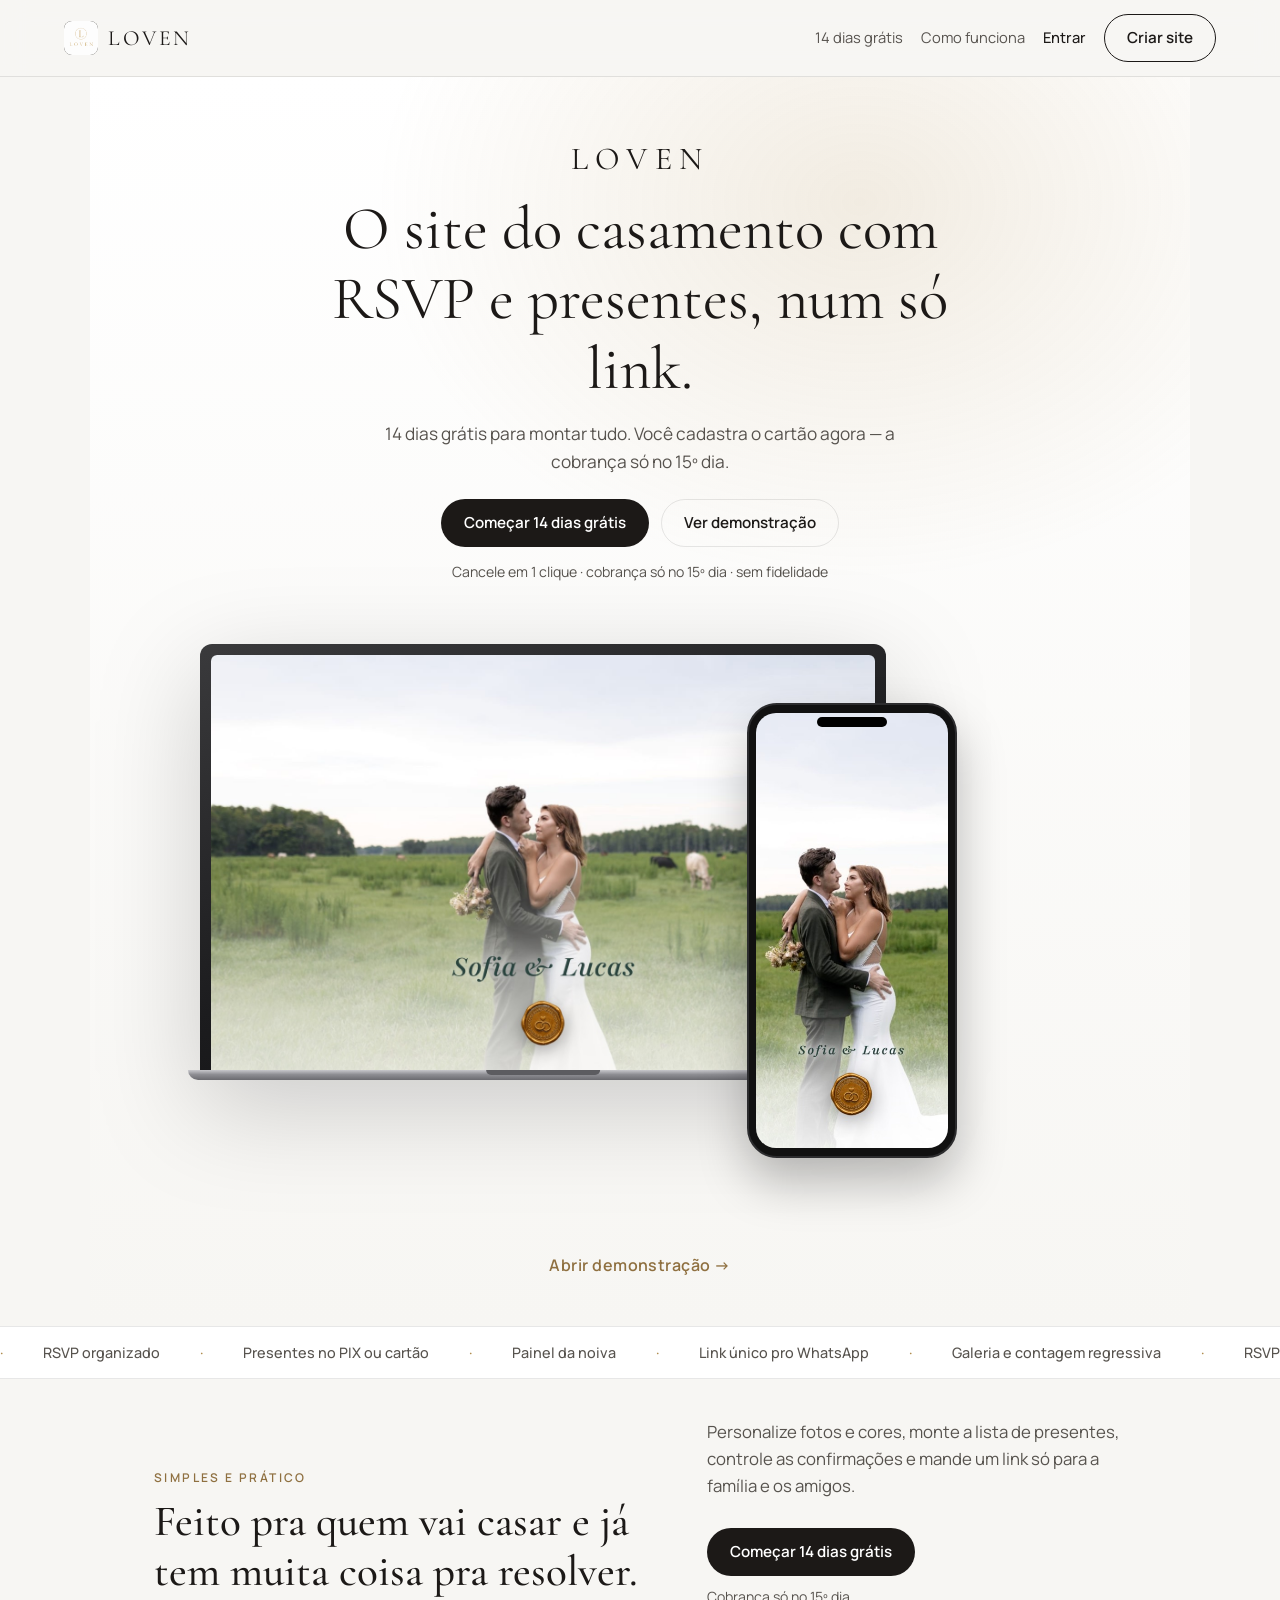
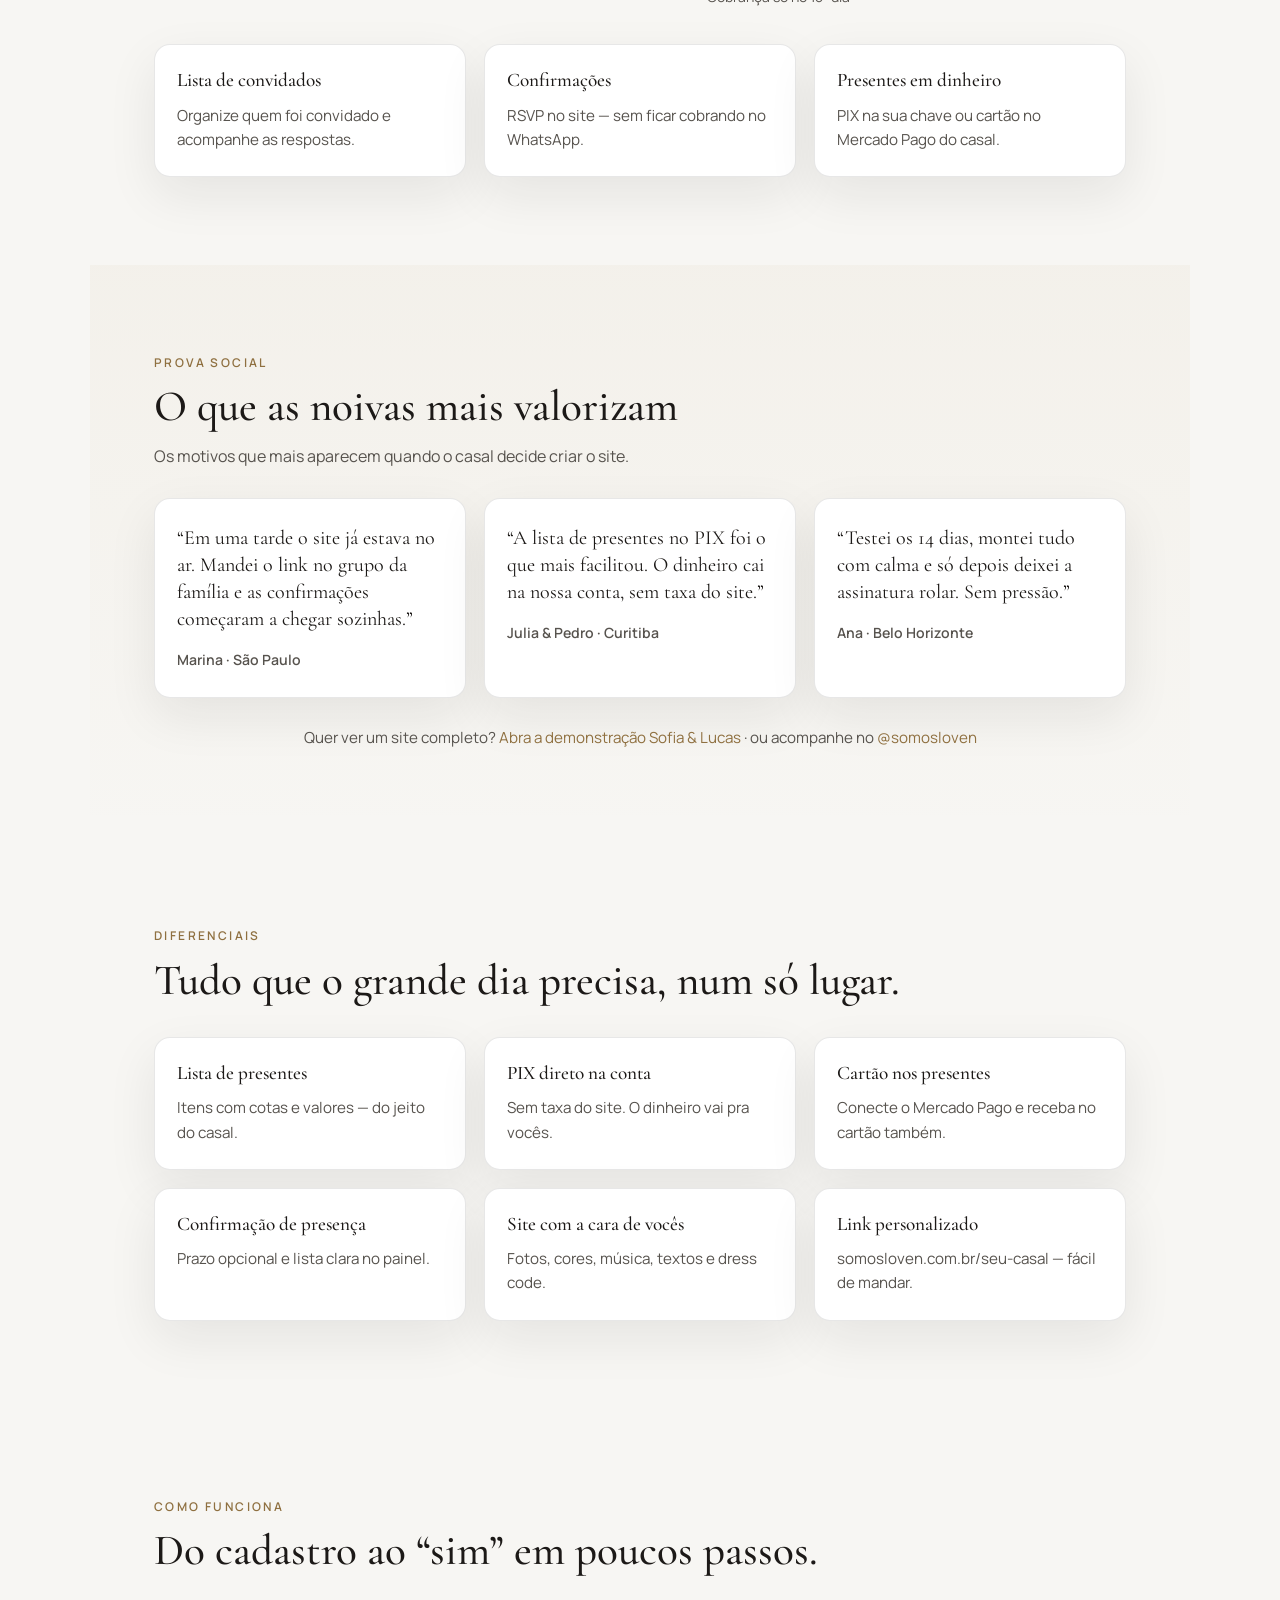
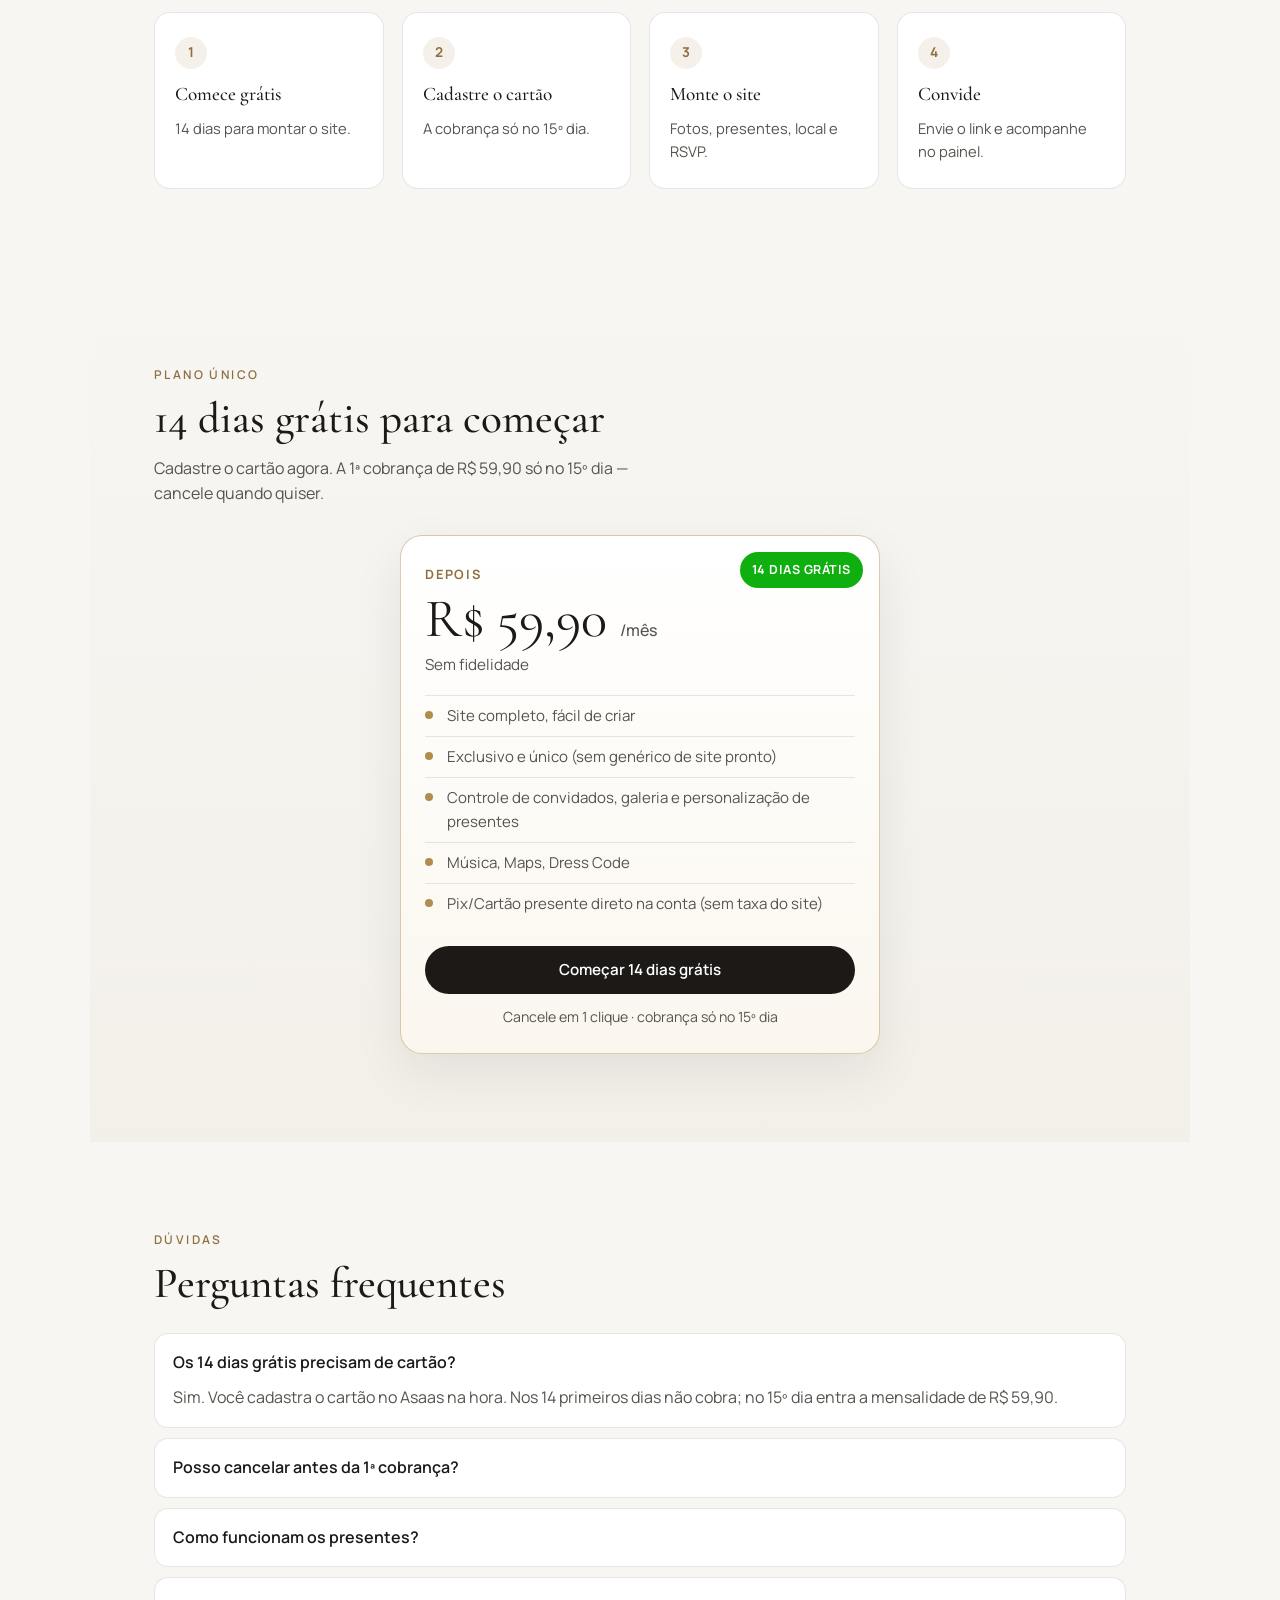
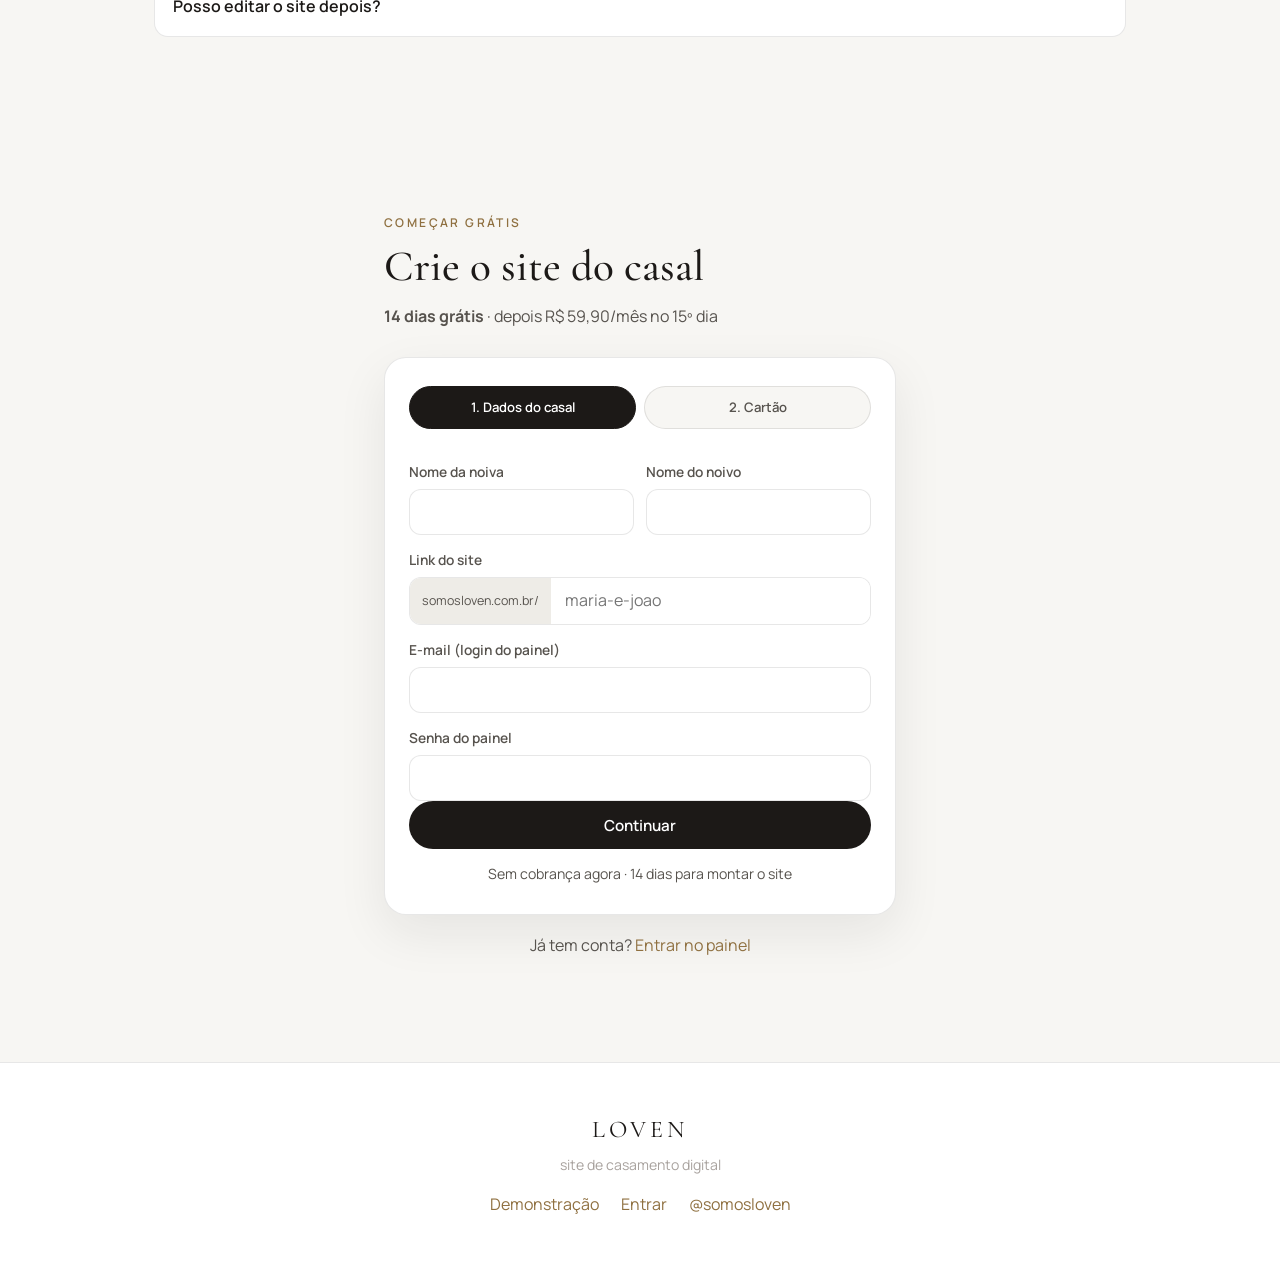
==== index.html @ fde75e35 "Melhora a landing para conversão: hero com produto, form em 2 passos e prova social. Destaca o trial" ====
<!DOCTYPE html>
<html lang="pt-BR">
<head>
    <meta charset="UTF-8">
    <meta name="viewport" content="width=device-width, initial-scale=1.0">
    <title>Loven · site de casamento digital</title>
    <meta name="description" content="Loven — site de casamento com RSVP e presentes. 14 dias grátis com cartão; depois R$ 59,90/mês.">
    <meta name="theme-color" content="#1a1612">
    <link rel="icon" href="/favicon.ico?v=2" sizes="any">
    <link rel="icon" type="image/svg+xml" href="imagens/favicon.svg?v=2">
    <link rel="icon" type="image/png" href="imagens/favicon-96x96.png?v=2" sizes="96x96">
    <link rel="apple-touch-icon" sizes="180x180" href="imagens/apple-touch-icon.png?v=2">
    <link rel="preconnect" href="https://fonts.googleapis.com">
    <link rel="preconnect" href="https://fonts.gstatic.com" crossorigin>
    <link href="https://fonts.googleapis.com/css2?family=Cormorant+Garamond:ital,wght@0,400;0,500;0,600;1,400&family=Manrope:wght@400;500;600;700&display=swap" rel="stylesheet">
    <link rel="stylesheet" href="landing.css">
</head>
<body>
    <header class="topo">
        <a class="marca" href="./index.html">
            <img class="marca-logo" src="imagens/brand/loven-logo-monograma.png" alt="" width="36" height="36">
            <span class="marca-nome">Loven</span>
        </a>
        <nav>
            <a href="#planos" class="nav-link">14 dias grátis</a>
            <a href="#como" class="nav-link">Como funciona</a>
            <a href="https://somosloven.com.br/admin/" class="link-entrar">Entrar</a>
            <a href="#comecar" class="btn-nav">Criar site</a>
        </nav>
    </header>

    <main>
        <section class="hero">
            <div class="hero-copy">
                <p class="hero-brand">Loven</p>
                <h1>O site do casamento com RSVP e presentes, num só link.</h1>
                <p class="hero-lead">
                    14 dias grátis para montar tudo. Você cadastra o cartão agora — a cobrança só no 15º dia.
                </p>
                <div class="cta-row">
                    <a class="btn-primario" href="#comecar">Começar 14 dias grátis</a>
                    <a class="btn-ghost" href="https://somosloven.com.br/sofiaelucas" target="_blank" rel="noopener">Ver demonstração</a>
                </div>
                <p class="trust-line">Cancele em 1 clique · cobrança só no 15º dia · sem fidelidade</p>
            </div>

            <a class="hero-visual" href="https://somosloven.com.br/sofiaelucas" target="_blank" rel="noopener" aria-label="Abrir demonstração Sofia e Lucas">
                <div class="demo-stage" role="img" aria-label="Prévia do site Sofia &amp; Lucas no notebook e no celular">
                    <div class="demo-laptop" aria-hidden="true">
                        <div class="demo-laptop-lid">
                            <div class="demo-laptop-bezel">
                                <img class="demo-laptop-screen" src="imagens/sofia-desktop-screen.jpg" alt="" width="960" height="600" decoding="async">
                            </div>
                        </div>
                        <div class="demo-laptop-base"><span class="demo-laptop-notch"></span></div>
                    </div>
                    <div class="demo-phone" aria-hidden="true">
                        <span class="demo-phone-island"></span>
                        <img class="demo-phone-screen" src="imagens/sofia-mobile-screen.jpg" alt="" width="390" height="844" decoding="async">
                    </div>
                </div>
                <span class="demo-cta">Abrir demonstração →</span>
            </a>
        </section>

        <section class="faixa-beneficios" aria-label="Benefícios">
            <div class="faixa-track">
                <span>RSVP organizado</span>
                <span>Presentes no PIX ou cartão</span>
                <span>Painel da noiva</span>
                <span>Link único pro WhatsApp</span>
                <span>Galeria e contagem regressiva</span>
                <span>RSVP organizado</span>
                <span>Presentes no PIX ou cartão</span>
                <span>Painel da noiva</span>
                <span>Link único pro WhatsApp</span>
                <span>Galeria e contagem regressiva</span>
            </div>
        </section>

        <section class="bloco bloco-intro revelar">
            <div class="intro-grid">
                <div>
                    <p class="sec-kicker">Simples e prático</p>
                    <h2>Feito pra quem vai casar e já tem muita coisa pra resolver.</h2>
                </div>
                <div>
                    <p class="bloco-lead intro-texto">
                        Personalize fotos e cores, monte a lista de presentes, controle as confirmações
                        e mande um link só para a família e os amigos.
                    </p>
                    <a class="btn-primario" href="#comecar">Começar 14 dias grátis</a>
                    <p class="trust-line trust-inline">Cobrança só no 15º dia</p>
                </div>
            </div>
            <div class="intro-cards">
                <article>
                    <h3>Lista de convidados</h3>
                    <p>Organize quem foi convidado e acompanhe as respostas.</p>
                </article>
                <article>
                    <h3>Confirmações</h3>
                    <p>RSVP no site — sem ficar cobrando no WhatsApp.</p>
                </article>
                <article>
                    <h3>Presentes em dinheiro</h3>
                    <p>PIX na sua chave ou cartão no Mercado Pago do casal.</p>
                </article>
            </div>
        </section>

        <section id="prova" class="bloco bloco-prova revelar">
            <p class="sec-kicker">Prova social</p>
            <h2>O que as noivas mais valorizam</h2>
            <p class="bloco-lead">Os motivos que mais aparecem quando o casal decide criar o site.</p>
            <div class="prova-grid">
                <figure class="prova-card">
                    <blockquote>“Em uma tarde o site já estava no ar. Mandei o link no grupo da família e as confirmações começaram a chegar sozinhas.”</blockquote>
                    <figcaption>Marina · São Paulo</figcaption>
                </figure>
                <figure class="prova-card">
                    <blockquote>“A lista de presentes no PIX foi o que mais facilitou. O dinheiro cai na nossa conta, sem taxa do site.”</blockquote>
                    <figcaption>Julia &amp; Pedro · Curitiba</figcaption>
                </figure>
                <figure class="prova-card">
                    <blockquote>“Testei os 14 dias, montei tudo com calma e só depois deixei a assinatura rolar. Sem pressão.”</blockquote>
                    <figcaption>Ana · Belo Horizonte</figcaption>
                </figure>
            </div>
            <p class="prova-nota">
                Quer ver um site completo?
                <a href="https://somosloven.com.br/sofiaelucas" target="_blank" rel="noopener">Abra a demonstração Sofia &amp; Lucas</a>
                · ou acompanhe no
                <a href="https://instagram.com/somosloven" target="_blank" rel="noopener">@somosloven</a>
            </p>
        </section>

        <section class="bloco bloco-features revelar">
            <p class="sec-kicker">Diferenciais</p>
            <h2>Tudo que o grande dia precisa, num só lugar.</h2>
            <div class="features">
                <article>
                    <h3>Lista de presentes</h3>
                    <p>Itens com cotas e valores — do jeito do casal.</p>
                </article>
                <article>
                    <h3>PIX direto na conta</h3>
                    <p>Sem taxa do site. O dinheiro vai pra vocês.</p>
                </article>
                <article>
                    <h3>Cartão nos presentes</h3>
                    <p>Conecte o Mercado Pago e receba no cartão também.</p>
                </article>
                <article>
                    <h3>Confirmação de presença</h3>
                    <p>Prazo opcional e lista clara no painel.</p>
                </article>
                <article>
                    <h3>Site com a cara de vocês</h3>
                    <p>Fotos, cores, música, textos e dress code.</p>
                </article>
                <article>
                    <h3>Link personalizado</h3>
                    <p>somosloven.com.br/seu-casal — fácil de mandar.</p>
                </article>
            </div>
        </section>

        <section id="como" class="bloco bloco-passos revelar">
            <p class="sec-kicker">Como funciona</p>
            <h2>Do cadastro ao “sim” em poucos passos.</h2>
            <ol class="passos">
                <li><span class="passo-num">1</span><h3>Comece grátis</h3><p>14 dias para montar o site.</p></li>
                <li><span class="passo-num">2</span><h3>Cadastre o cartão</h3><p>A cobrança só no 15º dia.</p></li>
                <li><span class="passo-num">3</span><h3>Monte o site</h3><p>Fotos, presentes, local e RSVP.</p></li>
                <li><span class="passo-num">4</span><h3>Convide</h3><p>Envie o link e acompanhe no painel.</p></li>
            </ol>
        </section>

        <section id="planos" class="bloco bloco-planos revelar">
            <p class="sec-kicker">Plano único</p>
            <h2>14 dias grátis para começar</h2>
            <p class="bloco-lead">Cadastre o cartão agora. A 1ª cobrança de R$&nbsp;59,90 só no 15º dia — cancele quando quiser.</p>

            <div class="plano-unico">
                <article class="plano-card plano-destaque">
                    <p class="plano-badge">14 dias grátis</p>
                    <p class="plano-eyebrow">Depois</p>
                    <p class="plano-preco">R$&nbsp;59,90 <span>/mês</span></p>
                    <p class="plano-sub">Sem fidelidade</p>
                    <ul>
                        <li>Site completo, fácil de criar</li>
                        <li>Exclusivo e único (sem genérico de site pronto)</li>
                        <li>Controle de convidados, galeria e personalização de presentes</li>
                        <li>Música, Maps, Dress Code</li>
                        <li>Pix/Cartão presente direto na conta (sem taxa do site)</li>
                    </ul>
                    <a class="btn-primario btn-full" href="#comecar">Começar 14 dias grátis</a>
                    <p class="trust-line">Cancele em 1 clique · cobrança só no 15º dia</p>
                </article>
            </div>
        </section>

        <section class="bloco bloco-faq revelar">
            <p class="sec-kicker">Dúvidas</p>
            <h2>Perguntas frequentes</h2>
            <div class="faq">
                <details open>
                    <summary>Os 14 dias grátis precisam de cartão?</summary>
                    <p>Sim. Você cadastra o cartão no Asaas na hora. Nos 14 primeiros dias não cobra; no 15º dia entra a mensalidade de R$&nbsp;59,90.</p>
                </details>
                <details>
                    <summary>Posso cancelar antes da 1ª cobrança?</summary>
                    <p>Sim. Cancele no período de teste e não há cobrança. Depois da 1ª mensalidade, cancele quando quiser.</p>
                </details>
                <details>
                    <summary>Como funcionam os presentes?</summary>
                    <p>PIX na chave de vocês ou cartão via Mercado Pago da conta do casal. A Loven não cobra taxa sobre o presente.</p>
                </details>
                <details>
                    <summary>Posso editar o site depois?</summary>
                    <p>Sim, quantas vezes quiser. O link continua o mesmo.</p>
                </details>
            </div>
        </section>

        <section id="comecar" class="bloco checkout revelar">
            <p class="sec-kicker">Começar grátis</p>
            <h2>Crie o site do casal</h2>
            <p class="bloco-lead"><strong>14 dias grátis</strong> · depois R$&nbsp;59,90/mês no 15º dia</p>

            <form id="form-checkout" class="form-checkout">
                <input type="hidden" id="plano" name="plano" value="trial">

                <div class="form-progress" aria-hidden="true">
                    <span class="form-progress-step is-active" data-progress="1">1. Dados do casal</span>
                    <span class="form-progress-step" data-progress="2">2. Cartão</span>
                </div>

                <div class="checkout-step is-active" data-step="1">
                    <div class="linha">
                        <div>
                            <label for="nomeNoiva">Nome da noiva</label>
                            <input id="nomeNoiva" name="nomeNoiva" required autocomplete="given-name">
                        </div>
                        <div>
                            <label for="nomeNoivo">Nome do noivo</label>
                            <input id="nomeNoivo" name="nomeNoivo" required autocomplete="family-name">
                        </div>
                    </div>

                    <label for="slug">Link do site</label>
                    <div class="slug-row">
                        <span class="slug-prefix">somosloven.com.br/</span>
                        <input id="slug" name="slug" required pattern="[a-z0-9-]{3,40}" placeholder="maria-e-joao"
                            title="Só letras minúsculas, números e hífen">
                    </div>

                    <label for="email">E-mail (login do painel)</label>
                    <input id="email" name="email" type="email" required autocomplete="email">

                    <label for="senha">Senha do painel</label>
                    <input id="senha" name="senha" type="password" required minlength="6" autocomplete="new-password">

                    <button type="button" class="btn-primario btn-full" id="btn-step-next">
                        Continuar
                    </button>
                    <p class="trust-line">Sem cobrança agora · 14 dias para montar o site</p>
                </div>

                <div class="checkout-step" data-step="2" hidden>
                    <p class="step-hint">Último passo: CPF do titular e cadastro do cartão no Asaas. A 1ª cobrança só no 15º dia.</p>

                    <label for="cpf">CPF do titular do cartão</label>
                    <input id="cpf" name="cpf" required inputmode="numeric" autocomplete="off"
                        placeholder="000.000.000-00" maxlength="14">

                    <p class="termos">
                        Ao continuar, você cadastra o cartão. Nos 14 primeiros dias não há cobrança.
                        Cancele quando quiser — sem fidelidade.
                    </p>

                    <button type="submit" class="btn-primario btn-full" id="btn-checkout">
                        Cadastrar cartão e começar grátis
                    </button>
                    <button type="button" class="btn-ghost btn-full" id="btn-step-back">Voltar</button>
                    <p class="trust-line">Cancele em 1 clique · cobrança só no 15º dia</p>
                    <p id="msg-checkout" class="msg" role="status"></p>
                </div>
            </form>

            <p class="ja-tem">Já tem conta? <a href="https://somosloven.com.br/admin/">Entrar no painel</a></p>
        </section>
    </main>

    <footer class="rodape">
        <p class="rodape-brand">Loven</p>
        <p class="rodape-tag">site de casamento digital</p>
        <p class="rodape-links">
            <a href="https://somosloven.com.br/sofiaelucas" target="_blank" rel="noopener">Demonstração</a>
            <a href="https://somosloven.com.br/admin/">Entrar</a>
            <a href="https://instagram.com/somosloven" target="_blank" rel="noopener">@somosloven</a>
        </p>
    </footer>

    <script src="landing.js"></script>
</body>
</html>
---- landing.css ----
/* Loven landing — clara, limpa (inspiração Caseaki) + marca Loven */
:root {
    --bg: #f7f6f3;
    --bg-soft: #ffffff;
    --bg-mute: #eeece7;
    --ink: #1c1917;
    --ink-soft: #57534e;
    --ink-faint: #a8a29e;
    --gold: #b08d4f;
    --gold-deep: #8f7040;
    --gold-soft: rgba(176, 141, 79, 0.12);
    --linha: rgba(28, 25, 23, 0.1);
    --ok: #3d7a4a;
    --erro: #b42318;
    --font-display: "Cormorant Garamond", Georgia, serif;
    --font-body: "Manrope", system-ui, sans-serif;
    --max: 1100px;
    --raio: 16px;
    --shadow: 0 18px 50px rgba(28, 25, 23, 0.08);
}

* { box-sizing: border-box; }
html { scroll-behavior: smooth; }

body {
    margin: 0;
    font-family: var(--font-body);
    color: var(--ink);
    background: var(--bg);
    line-height: 1.6;
    -webkit-font-smoothing: antialiased;
}

img { max-width: 100%; height: auto; display: block; }
a { color: var(--gold-deep); text-decoration: none; }
a:hover { text-decoration: underline; text-underline-offset: 3px; }

h1, h2, h3 {
    font-family: var(--font-display);
    font-weight: 500;
    line-height: 1.15;
    color: var(--ink);
    margin: 0 0 12px;
}
h1 { font-size: clamp(2.4rem, 6vw, 3.8rem); font-weight: 400; }
h2 { font-size: clamp(1.85rem, 4vw, 2.7rem); }
h3 { font-size: 1.2rem; }

.topo {
    position: sticky;
    top: 0;
    z-index: 40;
    display: flex;
    align-items: center;
    justify-content: space-between;
    gap: 16px;
    padding: 14px 5vw;
    background: rgba(247, 246, 243, 0.92);
    backdrop-filter: blur(12px);
    border-bottom: 1px solid var(--linha);
}

.marca {
    display: inline-flex;
    align-items: center;
    gap: 10px;
    color: var(--ink);
    text-decoration: none !important;
}
.marca-logo {
    width: 34px;
    height: 34px;
    object-fit: contain;
    border-radius: 8px;
    background: #1a1612;
}
.marca-nome {
    font-family: var(--font-display);
    font-size: 1.35rem;
    letter-spacing: 0.12em;
    text-transform: uppercase;
}

nav {
    display: flex;
    align-items: center;
    gap: 18px;
}
.nav-link {
    color: var(--ink-soft);
    font-size: 0.92rem;
    text-decoration: none !important;
}
.nav-link:hover { color: var(--ink); }
.link-entrar {
    color: var(--ink);
    font-weight: 500;
    font-size: 0.92rem;
    text-decoration: none !important;
}

.btn-primario,
.btn-nav,
.btn-ghost,
.btn-outline-dark {
    display: inline-flex;
    align-items: center;
    justify-content: center;
    min-height: 48px;
    padding: 0 22px;
    border-radius: 999px;
    font-family: var(--font-body);
    font-size: 0.95rem;
    font-weight: 600;
    cursor: pointer;
    text-decoration: none !important;
    border: 1px solid transparent;
    transition: transform 0.2s ease, background 0.2s ease, color 0.2s ease;
}
.btn-primario {
    background: var(--ink);
    color: #fff !important;
}
.btn-primario:hover { background: #000; transform: translateY(-1px); }
.btn-nav {
    background: transparent;
    border-color: var(--ink);
    color: var(--ink) !important;
}
.btn-ghost {
    background: transparent;
    border-color: var(--linha);
    color: var(--ink) !important;
}
.btn-outline-dark {
    background: transparent;
    border-color: var(--ink);
    color: var(--ink) !important;
}
.btn-full { width: 100%; }

.hero {
    display: grid;
    gap: 36px;
    max-width: var(--max);
    margin: 0 auto;
    padding: 56px 5vw 48px;
    background:
        radial-gradient(ellipse 80% 55% at 70% 10%, rgba(176, 141, 79, 0.16), transparent 55%),
        linear-gradient(180deg, #fff 0%, var(--bg) 100%);
}
.hero-copy {
    max-width: 640px;
    margin: 0 auto;
    text-align: center;
}
.hero-brand {
    margin: 0 0 10px;
    font-family: var(--font-display);
    font-size: clamp(1.6rem, 3vw, 2rem);
    letter-spacing: 0.22em;
    text-transform: uppercase;
    color: var(--ink);
}
.hero-copy h1 {
    margin-bottom: 16px;
}
.hero-lead {
    margin: 0 auto 24px;
    max-width: 520px;
    color: var(--ink-soft);
    font-size: 1.08rem;
}
.cta-row {
    display: flex;
    flex-wrap: wrap;
    gap: 12px;
    justify-content: center;
}
.trust-line {
    margin: 14px 0 0;
    color: var(--ink-soft);
    font-size: 0.88rem;
    text-align: center;
}
.trust-inline {
    margin-top: 10px;
    text-align: left;
}
.hero-visual {
    display: block;
    color: inherit;
    text-decoration: none !important;
    text-align: center;
}
.hero-visual .demo-stage {
    margin-top: 0;
}

.faixa-beneficios {
    overflow: hidden;
    border-block: 1px solid var(--linha);
    background: var(--bg-soft);
    padding: 14px 0;
}
.faixa-track {
    display: flex;
    gap: 40px;
    width: max-content;
    animation: faixa 28s linear infinite;
    color: var(--ink-soft);
    font-size: 0.9rem;
    font-weight: 500;
}
.faixa-track span::before {
    content: "·";
    margin-right: 40px;
    color: var(--gold);
}
@keyframes faixa {
    from { transform: translateX(0); }
    to { transform: translateX(-50%); }
}

.bloco {
    max-width: var(--max);
    margin: 0 auto;
    padding: 88px 5vw;
}
.sec-kicker {
    margin: 0 0 10px;
    color: var(--gold-deep);
    font-size: 0.75rem;
    letter-spacing: 0.2em;
    text-transform: uppercase;
    font-weight: 600;
}
.bloco-lead {
    margin: 0 0 28px;
    color: var(--ink-soft);
    max-width: 520px;
}

.revelar {
    opacity: 0;
    transform: translateY(18px);
    transition: opacity 0.7s ease, transform 0.7s ease;
}
.revelar.is-visible {
    opacity: 1;
    transform: none;
}

/* Demo mockups */
.demo-stage {
    position: relative;
    width: min(100%, 880px);
    margin: 16px auto 28px;
    aspect-ratio: 16 / 11;
    animation: demo-float 5.4s ease-in-out infinite;
}
.demo-laptop {
    position: absolute;
    left: 0;
    top: 4%;
    width: 78%;
    filter: drop-shadow(0 28px 50px rgba(0, 0, 0, 0.18));
}
.demo-laptop-lid {
    background: linear-gradient(160deg, #3a3a3c 0%, #1c1c1e 55%, #0d0d0e 100%);
    border-radius: 12px 12px 0 0;
    padding: 1.6% 1.6% 0;
}
.demo-laptop-bezel {
    background: #050505;
    border-radius: 6px 6px 0 0;
    overflow: hidden;
    line-height: 0;
}
.demo-laptop-screen {
    width: 100%;
    aspect-ratio: 16 / 10;
    object-fit: cover;
    object-position: center 28%;
}
.demo-laptop-base {
    position: relative;
    height: 10px;
    margin: 0 -1.8% 0;
    background: linear-gradient(180deg, #c8c8cc 0%, #8e8e93 45%, #6b6b70 100%);
    border-radius: 0 0 10px 10px;
}
.demo-laptop-notch {
    position: absolute;
    left: 50%;
    top: 0;
    transform: translateX(-50%);
    width: 16%;
    height: 5px;
    background: #5c5c60;
    border-radius: 0 0 6px 6px;
}
.demo-phone {
    position: absolute;
    right: 2%;
    bottom: 2%;
    width: min(28%, 168px);
    aspect-ratio: 9 / 19.5;
    background: #111;
    border: 2px solid #2c2c2e;
    border-radius: 28px;
    padding: 7px 6px;
    box-shadow: 0 24px 48px rgba(0, 0, 0, 0.25);
    overflow: hidden;
    z-index: 2;
}
.demo-phone-island {
    position: absolute;
    top: 12px;
    left: 50%;
    transform: translateX(-50%);
    width: 34%;
    height: 10px;
    background: #000;
    border-radius: 999px;
    z-index: 3;
}
.demo-phone-screen {
    width: 100%;
    height: 100%;
    object-fit: cover;
    object-position: center top;
    border-radius: 20px;
}
.demo-cta {
    display: inline-block;
    color: var(--gold-deep);
    font-weight: 600;
    letter-spacing: 0.03em;
}
@keyframes demo-float {
    0%, 100% { transform: translateY(0); }
    50% { transform: translateY(-12px); }
}
@media (min-width: 901px) {
    .demo-phone {
        width: min(34%, 210px);
        bottom: 11%;
        right: 14%;
        border-radius: 30px;
        padding: 8px 7px;
    }
}

.bloco-prova {
    background: linear-gradient(180deg, rgba(176, 141, 79, 0.05), transparent);
}
.prova-grid {
    display: grid;
    grid-template-columns: repeat(3, 1fr);
    gap: 18px;
    margin-top: 8px;
}
.prova-card {
    margin: 0;
    padding: 26px 22px;
    background: var(--bg-soft);
    border: 1px solid var(--linha);
    border-radius: var(--raio);
    box-shadow: var(--shadow);
}
.prova-card blockquote {
    margin: 0 0 16px;
    font-family: var(--font-display);
    font-size: 1.25rem;
    line-height: 1.35;
    color: var(--ink);
}
.prova-card figcaption {
    color: var(--ink-soft);
    font-size: 0.88rem;
    font-weight: 600;
}
.prova-nota {
    margin: 28px 0 0;
    text-align: center;
    color: var(--ink-soft);
    font-size: 0.95rem;
}

.bloco-intro { padding-top: 40px; }
.intro-grid {
    display: grid;
    grid-template-columns: 1.1fr 0.9fr;
    gap: 40px;
    align-items: end;
    margin-bottom: 36px;
}
.intro-texto { font-size: 1.05rem; }
.intro-cards {
    display: grid;
    grid-template-columns: repeat(3, 1fr);
    gap: 18px;
}
.intro-cards article,
.features article {
    background: var(--bg-soft);
    border: 1px solid var(--linha);
    border-radius: var(--raio);
    padding: 24px 22px;
    box-shadow: var(--shadow);
}
.intro-cards p,
.features p {
    margin: 0;
    color: var(--ink-soft);
    font-size: 0.95rem;
}

.features {
    display: grid;
    grid-template-columns: repeat(3, 1fr);
    gap: 18px;
    margin-top: 32px;
}

.passos {
    list-style: none;
    margin: 36px 0 0;
    padding: 0;
    display: grid;
    grid-template-columns: repeat(4, 1fr);
    gap: 18px;
}
.passos li {
    background: var(--bg-soft);
    border: 1px solid var(--linha);
    border-radius: var(--raio);
    padding: 24px 20px;
}
.passo-num {
    display: inline-flex;
    width: 32px;
    height: 32px;
    align-items: center;
    justify-content: center;
    border-radius: 50%;
    background: var(--gold-soft);
    color: var(--gold-deep);
    font-weight: 700;
    font-size: 0.85rem;
    margin-bottom: 14px;
}
.passos p { margin: 0; color: var(--ink-soft); font-size: 0.92rem; }

.bloco-planos {
    background: linear-gradient(180deg, transparent, rgba(176, 141, 79, 0.06));
}
.plano-unico {
    max-width: 480px;
    margin: 8px auto 0;
}
.plano-unico .trust-line {
    margin-top: 12px;
}
.plano-card {
    position: relative;
    background: var(--bg-soft);
    border: 1px solid var(--linha);
    border-radius: 22px;
    padding: 28px 24px 24px;
    box-shadow: var(--shadow);
}
.plano-destaque {
    border-color: rgba(176, 141, 79, 0.45);
    background: linear-gradient(180deg, #fff 0%, #fbf7ef 100%);
}
.plano-badge {
    position: absolute;
    top: 16px;
    right: 16px;
    margin: 0;
    padding: 8px 12px;
    border-radius: 999px;
    background: rgb(14, 175, 14);
    color: #fff;
    font-size: 0.78rem;
    font-weight: 700;
    letter-spacing: 0.04em;
    text-transform: uppercase;
}
.plano-eyebrow {
    margin: 0 0 4px;
    color: var(--gold-deep);
    font-size: 0.8rem;
    font-weight: 700;
    letter-spacing: 0.14em;
    text-transform: uppercase;
}
.plano-preco {
    font-family: var(--font-display);
    font-size: clamp(2.6rem, 5vw, 3.4rem);
    margin: 8px 0 6px;
    line-height: 1;
}
.plano-preco span {
    font-family: var(--font-body);
    font-size: 1rem;
    color: var(--ink-soft);
    font-weight: 500;
}
.plano-sub {
    margin: 0 0 18px;
    color: var(--ink-soft);
    font-size: 0.95rem;
}
.plano-card ul {
    margin: 0 0 22px;
    padding: 0;
    list-style: none;
}
.plano-card li {
    position: relative;
    padding: 8px 0 8px 22px;
    color: var(--ink-soft);
    font-size: 0.94rem;
    border-top: 1px solid var(--linha);
}
.plano-card li::before {
    content: "";
    position: absolute;
    left: 0;
    top: 15px;
    width: 8px;
    height: 8px;
    border-radius: 50%;
    background: var(--gold);
}

.faq { display: grid; gap: 10px; margin-top: 24px; }
.faq details {
    background: var(--bg-soft);
    border: 1px solid var(--linha);
    border-radius: 14px;
    padding: 16px 18px;
}
.faq summary {
    cursor: pointer;
    font-weight: 600;
    list-style: none;
}
.faq summary::-webkit-details-marker { display: none; }
.faq p { margin: 10px 0 0; color: var(--ink-soft); }

.checkout {
    max-width: 640px;
}
.form-checkout {
    background: var(--bg-soft);
    border: 1px solid var(--linha);
    border-radius: 22px;
    padding: 28px 24px;
    box-shadow: var(--shadow);
}
.form-progress {
    display: grid;
    grid-template-columns: 1fr 1fr;
    gap: 8px;
    margin-bottom: 18px;
}
.form-progress-step {
    padding: 10px 12px;
    border-radius: 999px;
    border: 1px solid var(--linha);
    text-align: center;
    font-size: 0.82rem;
    font-weight: 600;
    color: var(--ink-soft);
    background: var(--bg);
}
.form-progress-step.is-active {
    background: var(--ink);
    border-color: var(--ink);
    color: #fff;
}
.checkout-step[hidden] { display: none !important; }
.step-hint {
    margin: 0 0 8px;
    color: var(--ink-soft);
    font-size: 0.92rem;
}
.checkout-step .btn-ghost {
    margin-top: 10px;
}
.form-checkout label {
    display: block;
    margin: 14px 0 6px;
    font-size: 0.86rem;
    font-weight: 600;
    color: var(--ink-soft);
}
.form-checkout input {
    width: 100%;
    min-height: 46px;
    border: 1px solid var(--linha);
    border-radius: 12px;
    padding: 0 14px;
    font: inherit;
    background: #fff;
    color: var(--ink);
}
.linha {
    display: grid;
    grid-template-columns: 1fr 1fr;
    gap: 12px;
}
.slug-row {
    display: flex;
    align-items: stretch;
    border: 1px solid var(--linha);
    border-radius: 12px;
    overflow: hidden;
    background: #fff;
}
.slug-prefix {
    display: flex;
    align-items: center;
    padding: 0 12px;
    background: var(--bg-mute);
    color: var(--ink-soft);
    font-size: 0.78rem;
    white-space: nowrap;
}
.slug-row input {
    border: 0;
    border-radius: 0;
}
.termos {
    margin: 16px 0;
    color: var(--ink-soft);
    font-size: 0.88rem;
}
.msg {
    margin: 14px 0 0;
    font-size: 0.92rem;
}
.msg.ok { color: var(--ok); }
.msg.erro { color: var(--erro); }
.ja-tem {
    text-align: center;
    margin-top: 18px;
    color: var(--ink-soft);
}

.rodape {
    padding: 48px 5vw 56px;
    text-align: center;
    border-top: 1px solid var(--linha);
    background: #fff;
}
.rodape-brand {
    font-family: var(--font-display);
    font-size: 1.5rem;
    letter-spacing: 0.16em;
    text-transform: uppercase;
    margin: 0 0 4px;
}
.rodape-tag {
    margin: 0 0 16px;
    color: var(--ink-faint);
    font-size: 0.88rem;
}
.rodape-links {
    display: flex;
    justify-content: center;
    gap: 22px;
    flex-wrap: wrap;
    margin: 0;
}

@media (max-width: 900px) {
    .nav-link { display: none; }
    .intro-grid,
    .intro-cards,
    .features,
    .passos,
    .prova-grid { grid-template-columns: 1fr; }
    .demo-stage { width: min(100%, 700px); }
    .demo-phone { width: min(30%, 140px); border-radius: 22px; }
}
@media (max-width: 560px) {
    .topo { padding: 12px 4vw; }
    .hero { padding: 56px 5vw 40px; }
    .bloco { padding: 64px 5vw; }
    .linha { grid-template-columns: 1fr; }
    .cta-row { flex-direction: column; }
    .cta-row .btn-primario,
    .cta-row .btn-ghost { width: 100%; }
    .demo-stage { width: 100%; aspect-ratio: 16 / 12; }
    .demo-laptop { width: 82%; }
    .demo-phone {
        width: min(32%, 112px);
        right: 0;
        bottom: 0;
        border-radius: 18px;
        padding: 5px 4px;
    }
}
@media (prefers-reduced-motion: reduce) {
    .demo-stage,
    .faixa-track,
    .revelar { animation: none !important; transition: none !important; }
    .revelar { opacity: 1; transform: none; }
}
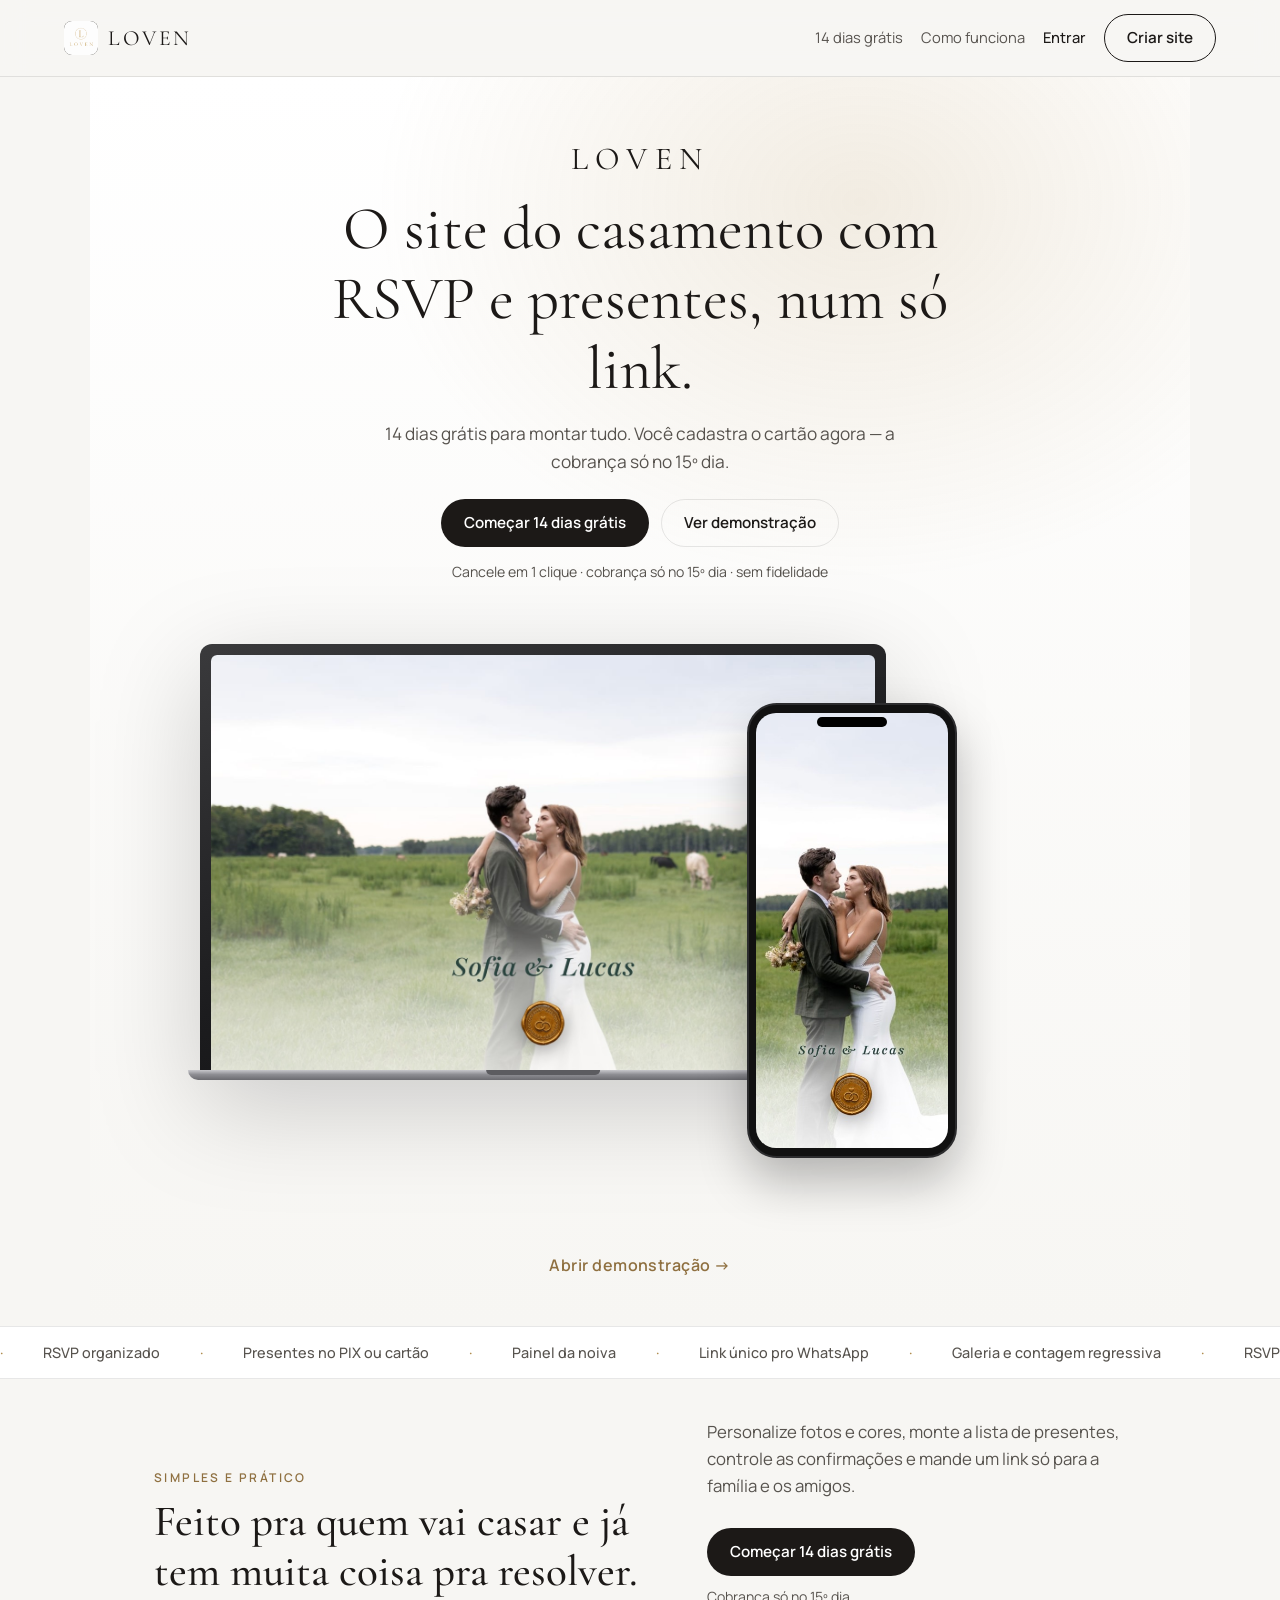
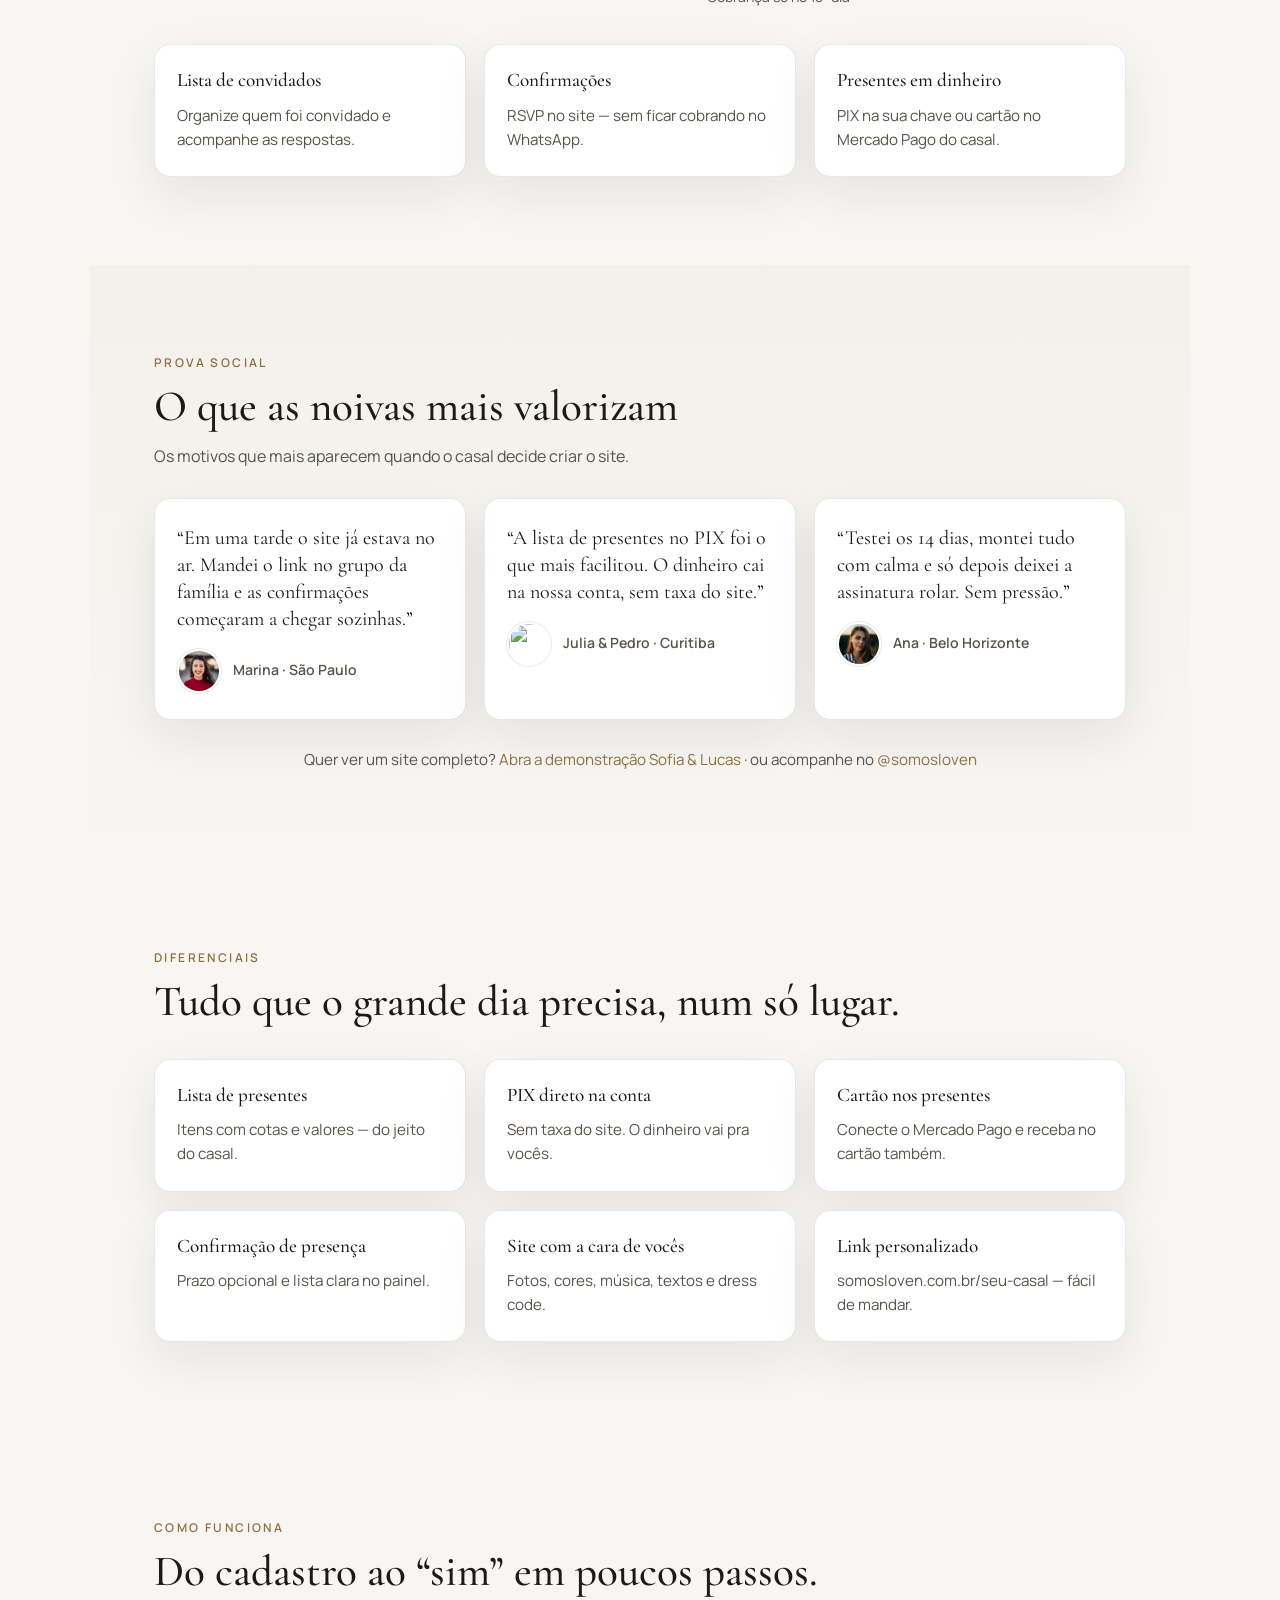
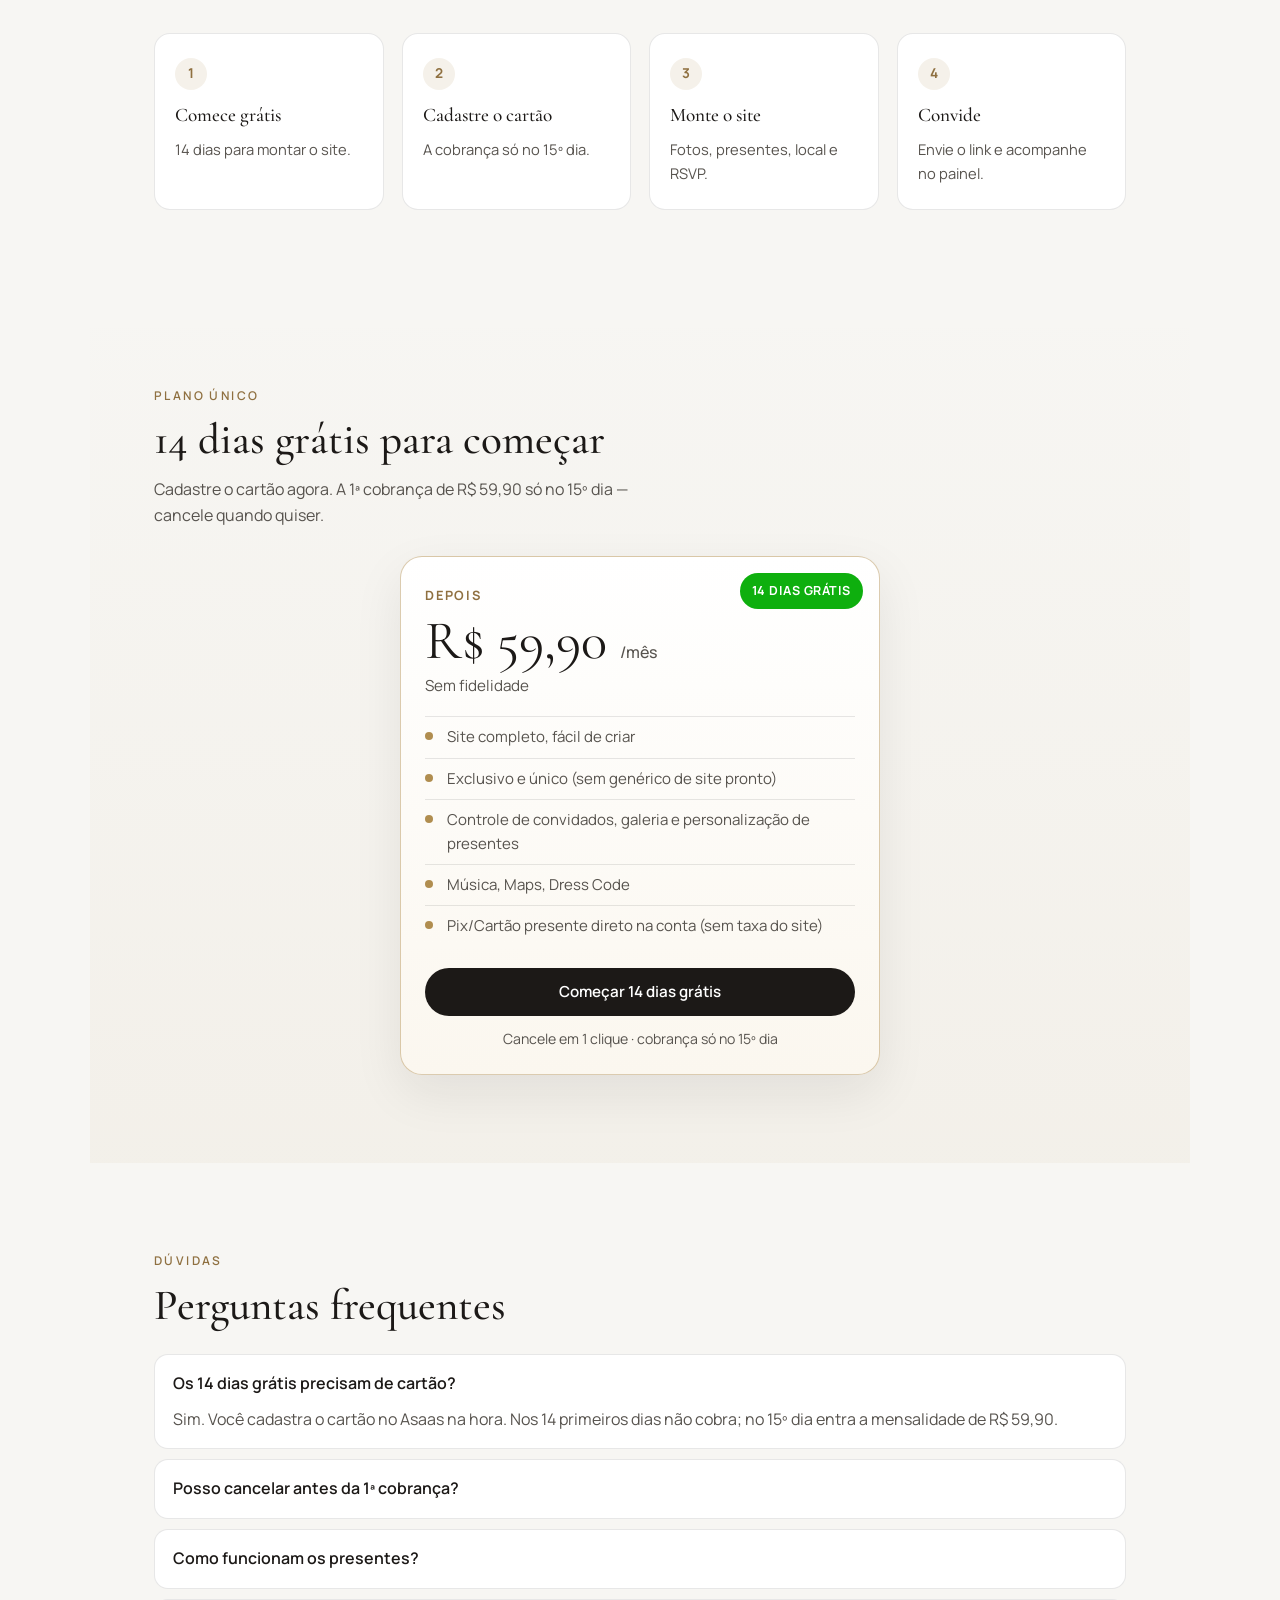
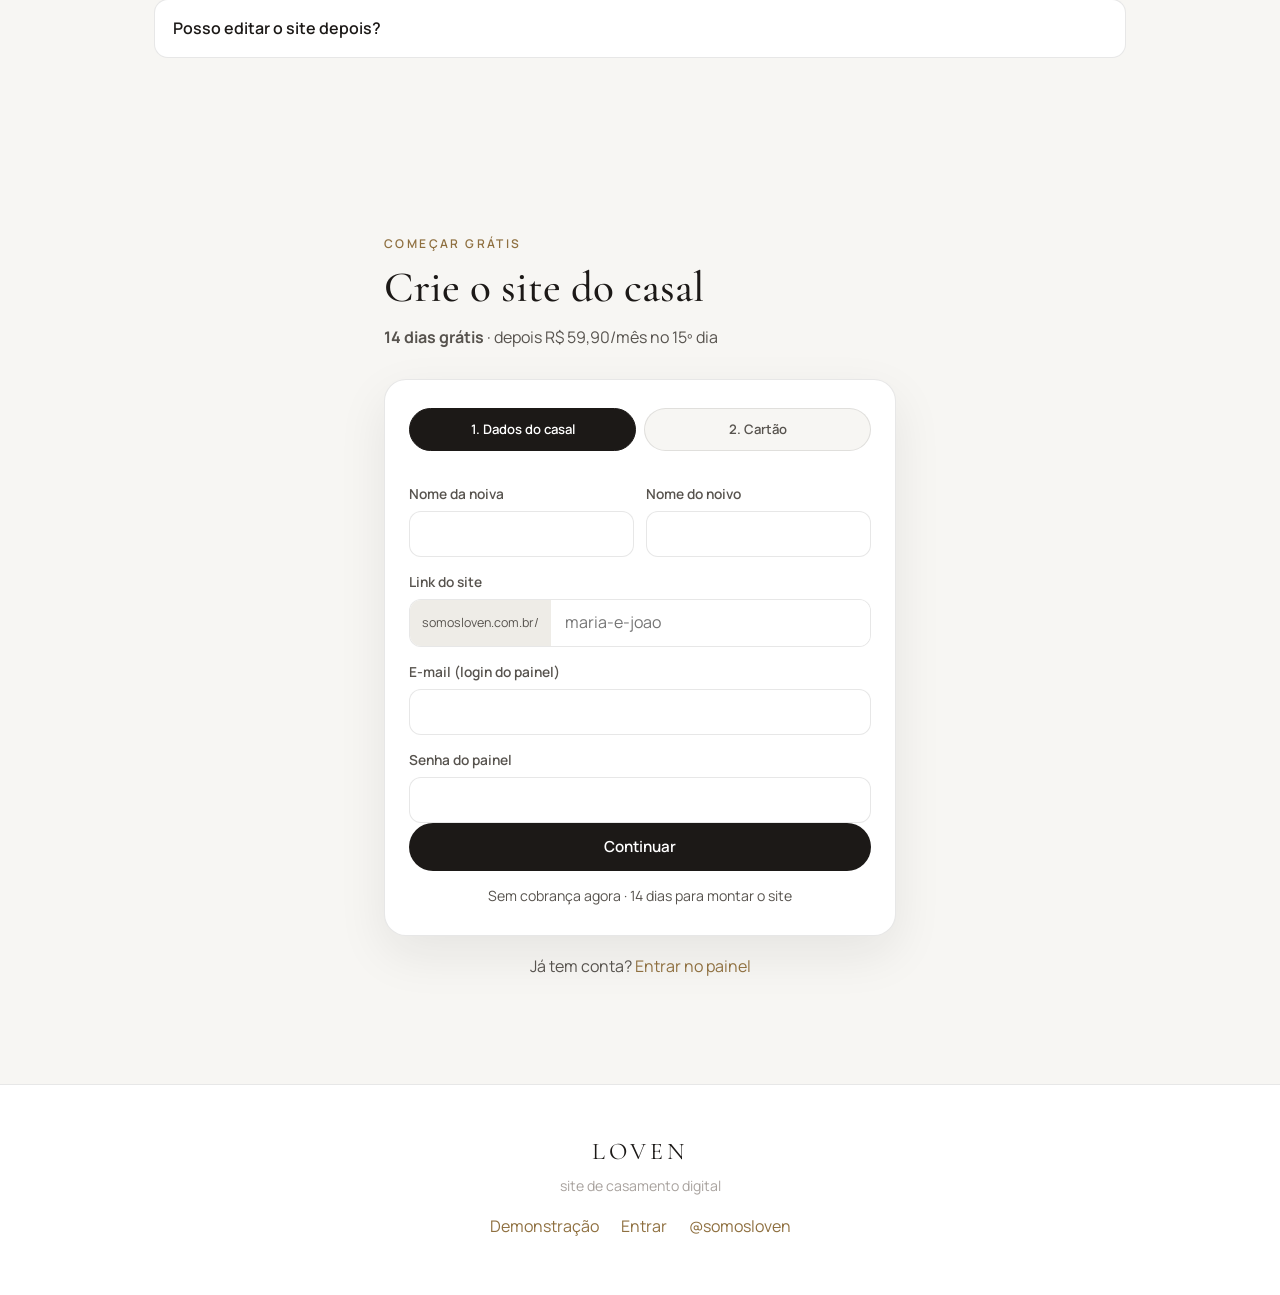
==== commit d1a34d32: "Adiciona fotos de perfil reais nos depoimentos da landing. Usa retratos stock naturais nos placehold" ====
--- a/index.html
+++ b/index.html
@@ -116,15 +116,24 @@
             <div class="prova-grid">
                 <figure class="prova-card">
                     <blockquote>“Em uma tarde o site já estava no ar. Mandei o link no grupo da família e as confirmações começaram a chegar sozinhas.”</blockquote>
-                    <figcaption>Marina · São Paulo</figcaption>
+                    <figcaption>
+                        <img class="prova-avatar" src="imagens/prova/marina.jpg" alt="" width="48" height="48" loading="lazy" decoding="async">
+                        <span>Marina · São Paulo</span>
+                    </figcaption>
                 </figure>
                 <figure class="prova-card">
                     <blockquote>“A lista de presentes no PIX foi o que mais facilitou. O dinheiro cai na nossa conta, sem taxa do site.”</blockquote>
-                    <figcaption>Julia &amp; Pedro · Curitiba</figcaption>
+                    <figcaption>
+                        <img class="prova-avatar" src="imagens/prova/julia.jpg" alt="" width="48" height="48" loading="lazy" decoding="async">
+                        <span>Julia &amp; Pedro · Curitiba</span>
+                    </figcaption>
                 </figure>
                 <figure class="prova-card">
                     <blockquote>“Testei os 14 dias, montei tudo com calma e só depois deixei a assinatura rolar. Sem pressão.”</blockquote>
-                    <figcaption>Ana · Belo Horizonte</figcaption>
+                    <figcaption>
+                        <img class="prova-avatar" src="imagens/prova/ana.jpg" alt="" width="48" height="48" loading="lazy" decoding="async">
+                        <span>Ana · Belo Horizonte</span>
+                    </figcaption>
                 </figure>
             </div>
             <p class="prova-nota">
--- a/landing.css
+++ b/landing.css
@@ -377,9 +377,22 @@
     color: var(--ink);
 }
 .prova-card figcaption {
+    display: flex;
+    align-items: center;
+    gap: 12px;
     color: var(--ink-soft);
     font-size: 0.88rem;
     font-weight: 600;
+}
+.prova-avatar {
+    width: 44px;
+    height: 44px;
+    border-radius: 50%;
+    object-fit: cover;
+    object-position: center top;
+    flex-shrink: 0;
+    border: 2px solid #fff;
+    box-shadow: 0 0 0 1px var(--linha);
 }
 .prova-nota {
     margin: 28px 0 0;
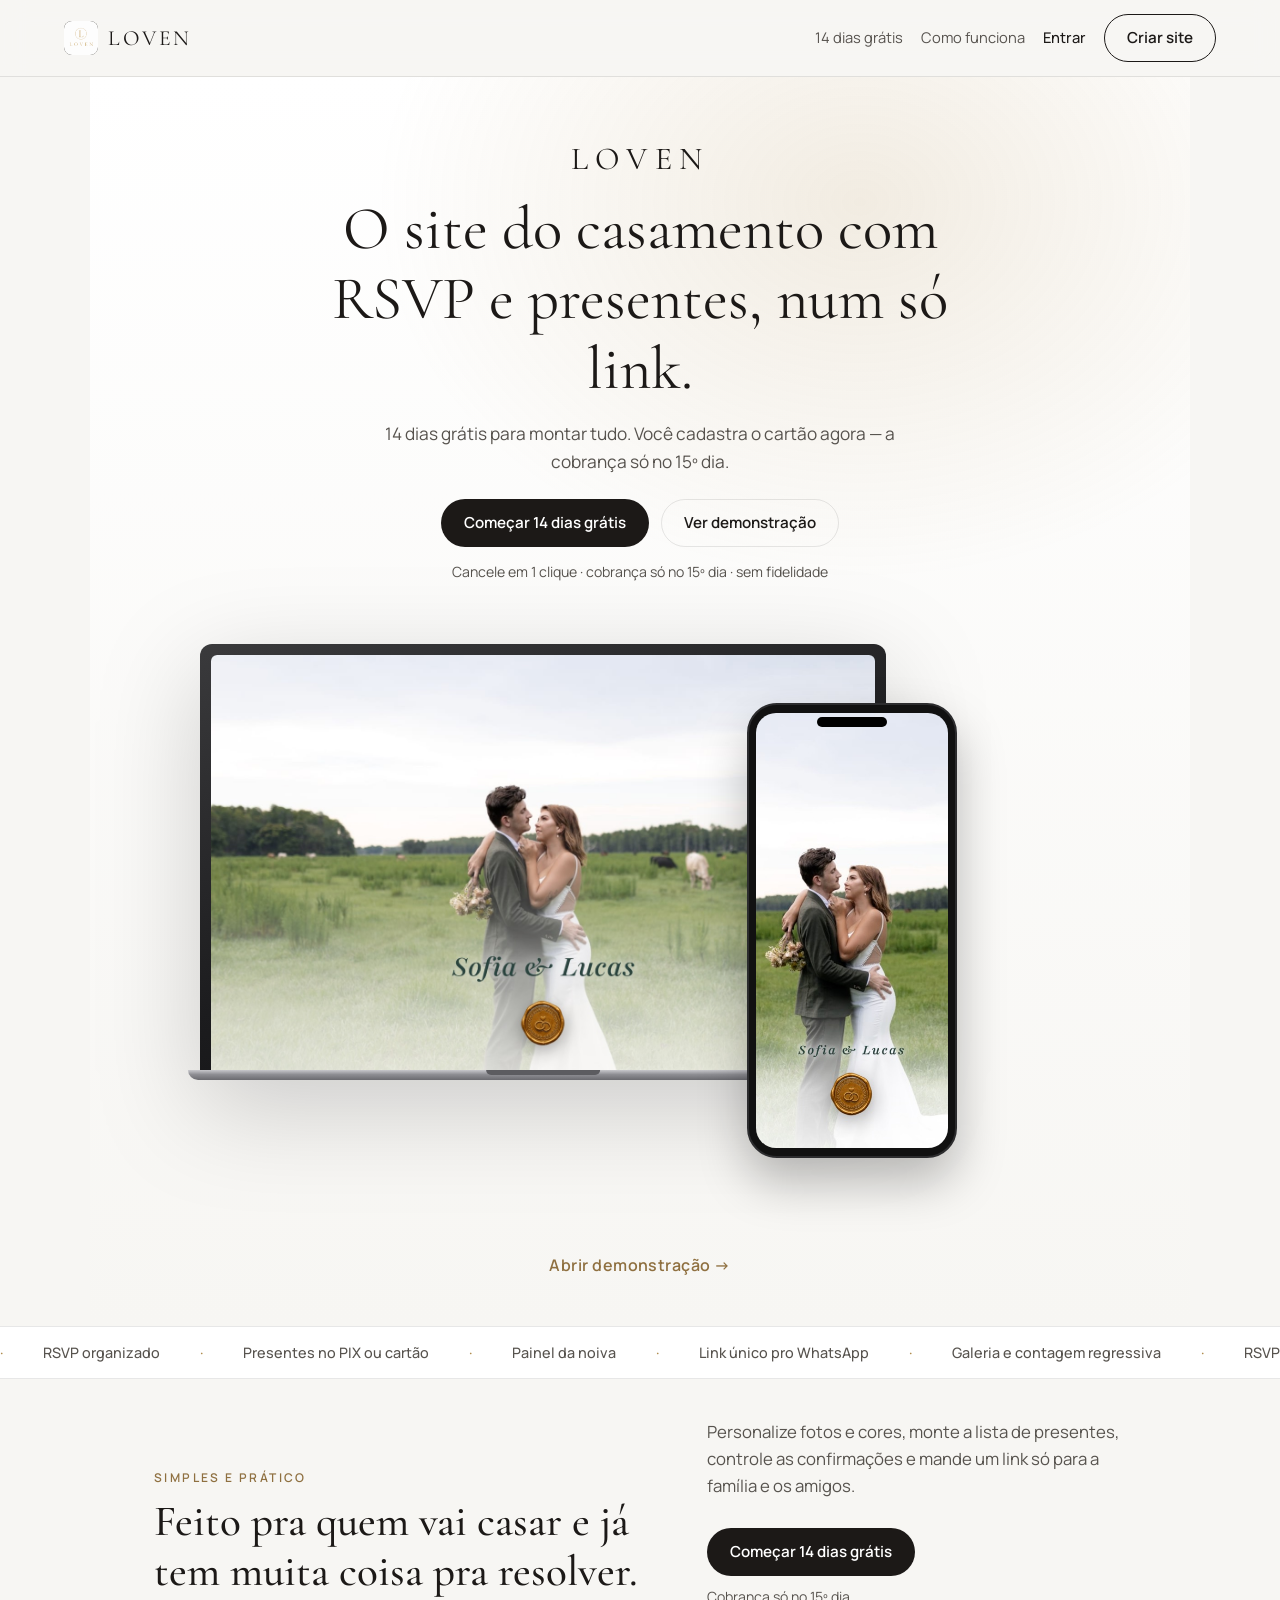
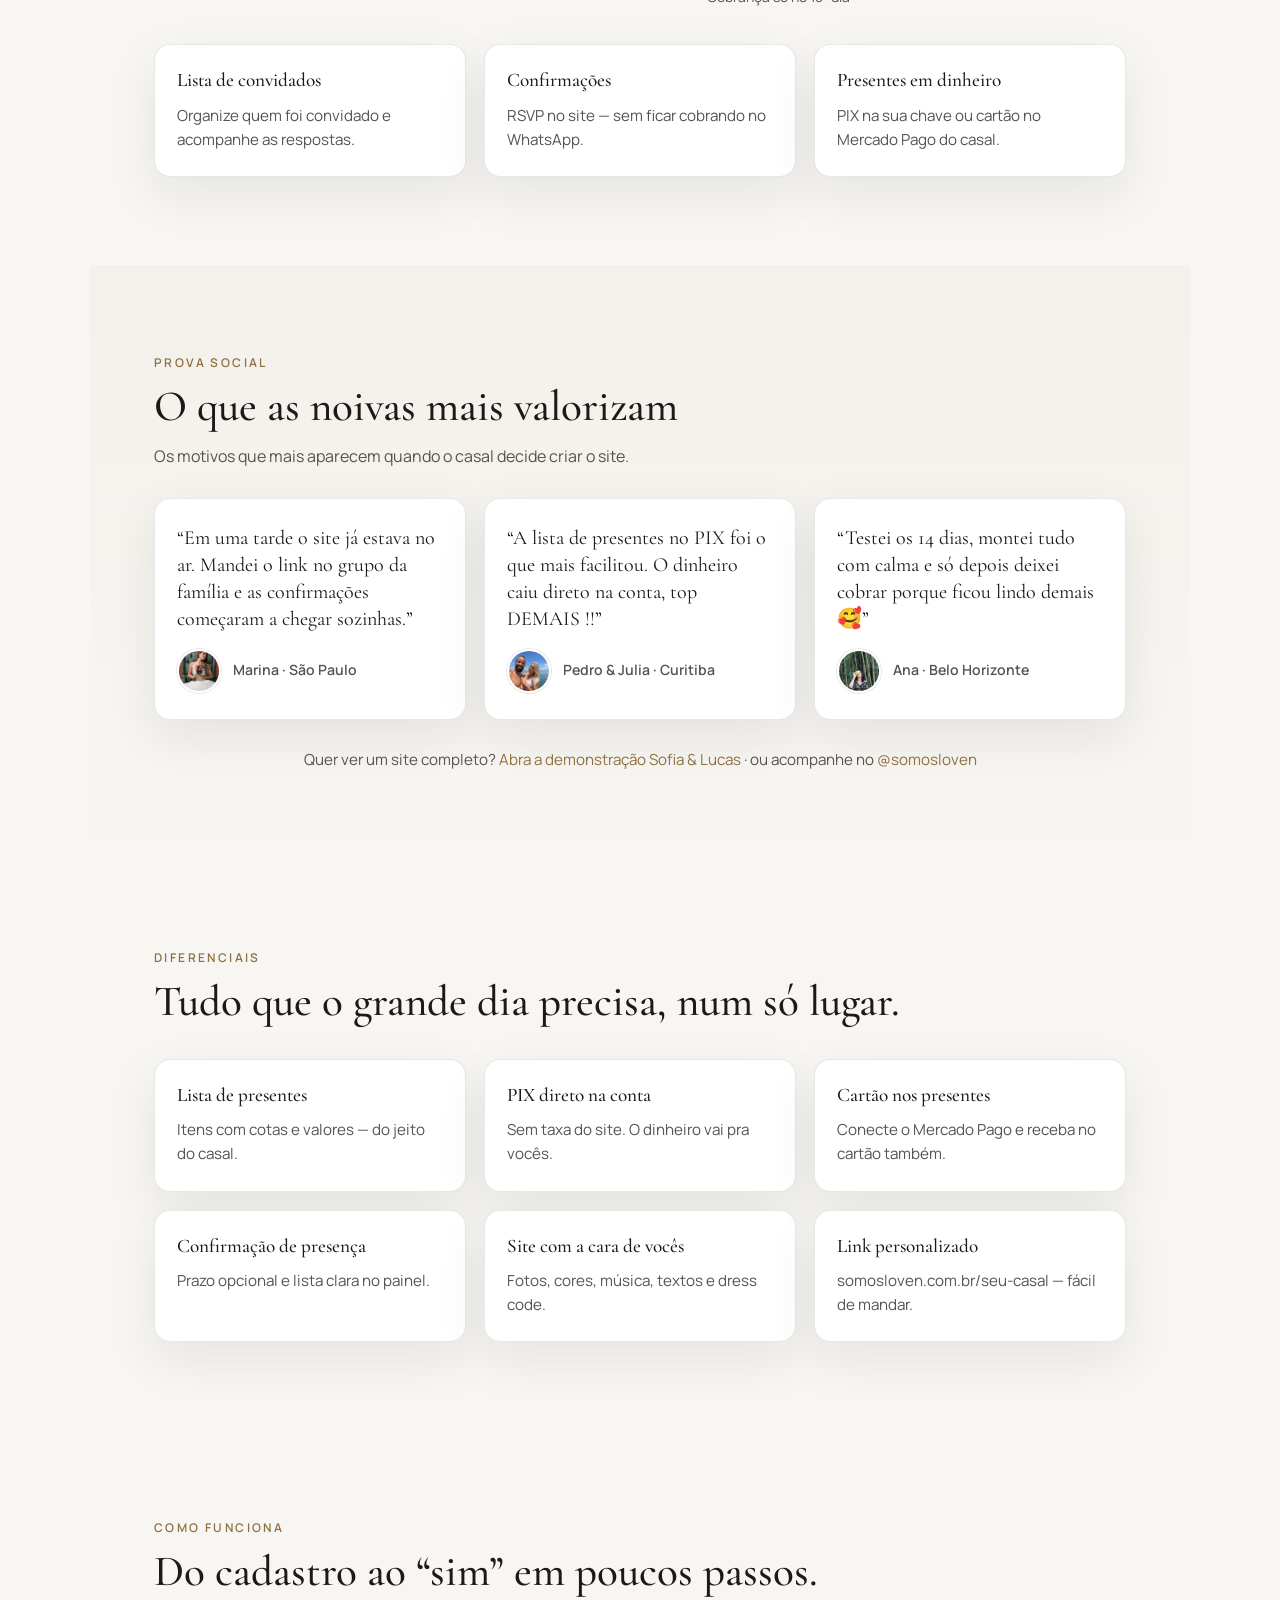
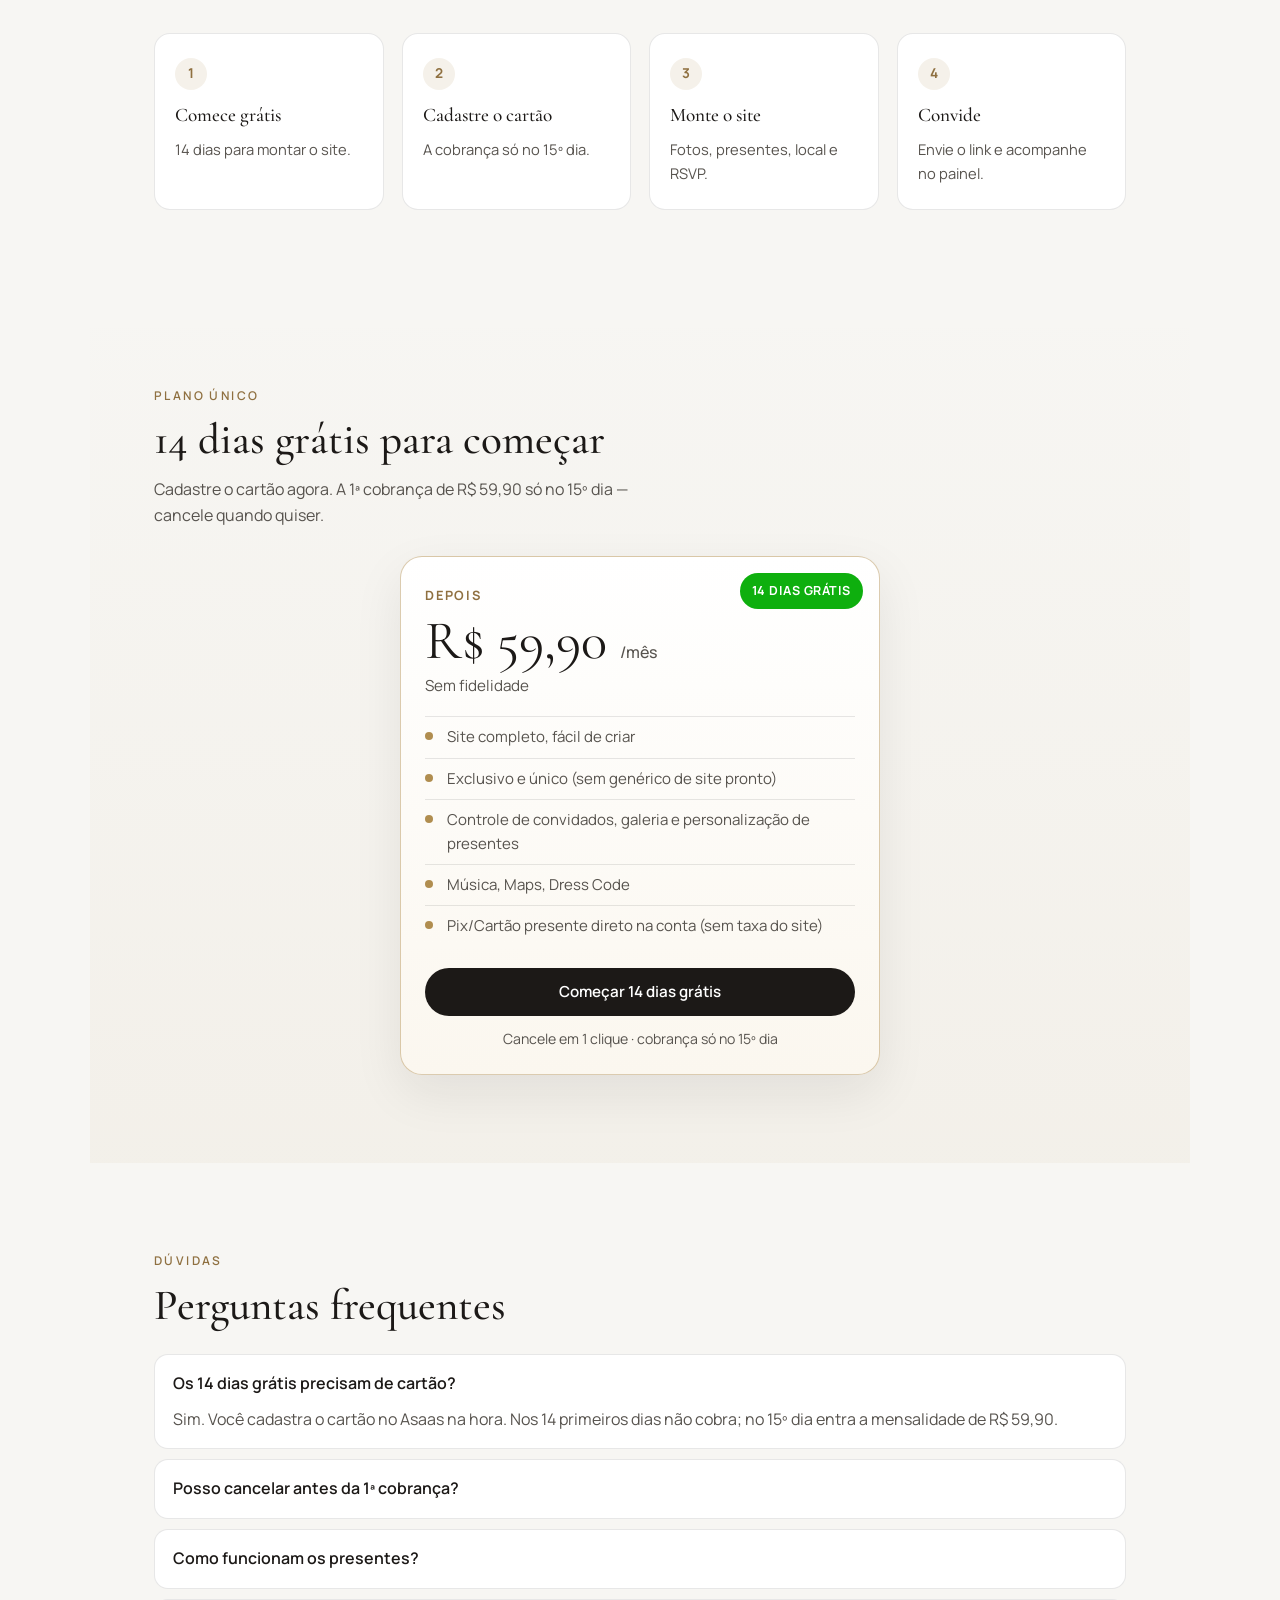
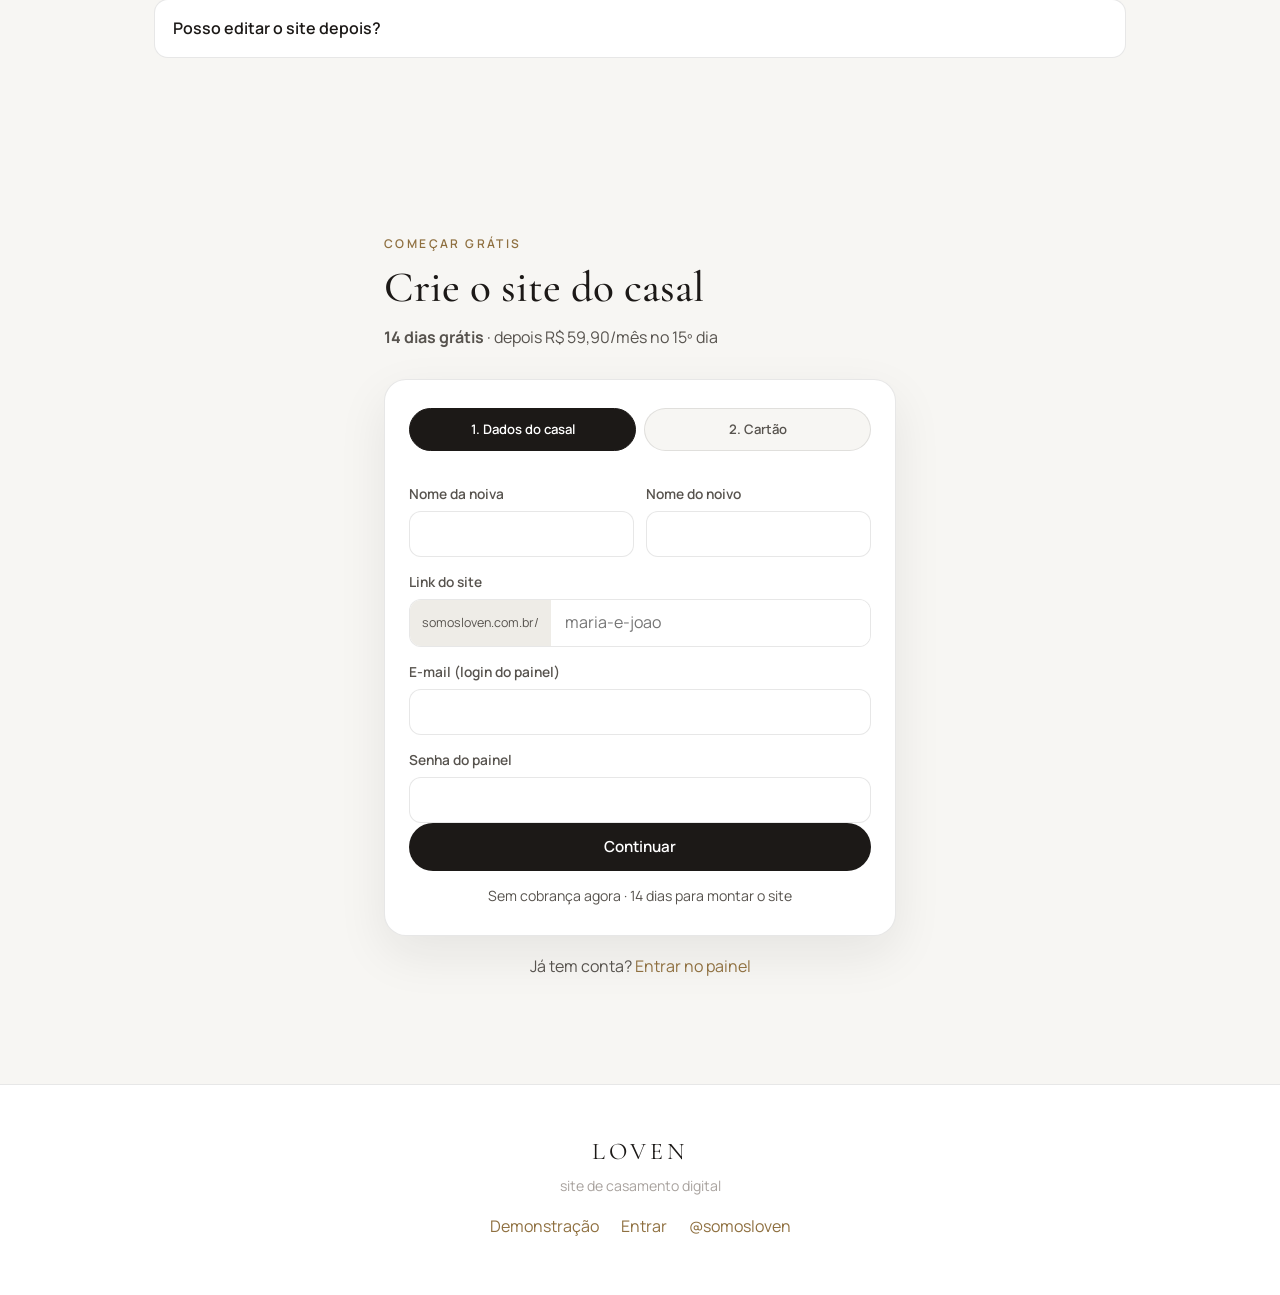
==== commit be38102d: "adicionando comentários" ====
--- a/index.html
+++ b/index.html
@@ -122,14 +122,14 @@
                     </figcaption>
                 </figure>
                 <figure class="prova-card">
-                    <blockquote>“A lista de presentes no PIX foi o que mais facilitou. O dinheiro cai na nossa conta, sem taxa do site.”</blockquote>
+                    <blockquote>“A lista de presentes no PIX foi o que mais facilitou. O dinheiro caiu direto na conta, top DEMAIS !!”</blockquote>
                     <figcaption>
                         <img class="prova-avatar" src="imagens/prova/julia.jpg" alt="" width="48" height="48" loading="lazy" decoding="async">
-                        <span>Julia &amp; Pedro · Curitiba</span>
+                        <span>Pedro &amp; Julia · Curitiba</span>
                     </figcaption>
                 </figure>
                 <figure class="prova-card">
-                    <blockquote>“Testei os 14 dias, montei tudo com calma e só depois deixei a assinatura rolar. Sem pressão.”</blockquote>
+                    <blockquote>“Testei os 14 dias, montei tudo com calma e só depois deixei cobrar porque ficou lindo demais 🥰”</blockquote>
                     <figcaption>
                         <img class="prova-avatar" src="imagens/prova/ana.jpg" alt="" width="48" height="48" loading="lazy" decoding="async">
                         <span>Ana · Belo Horizonte</span>
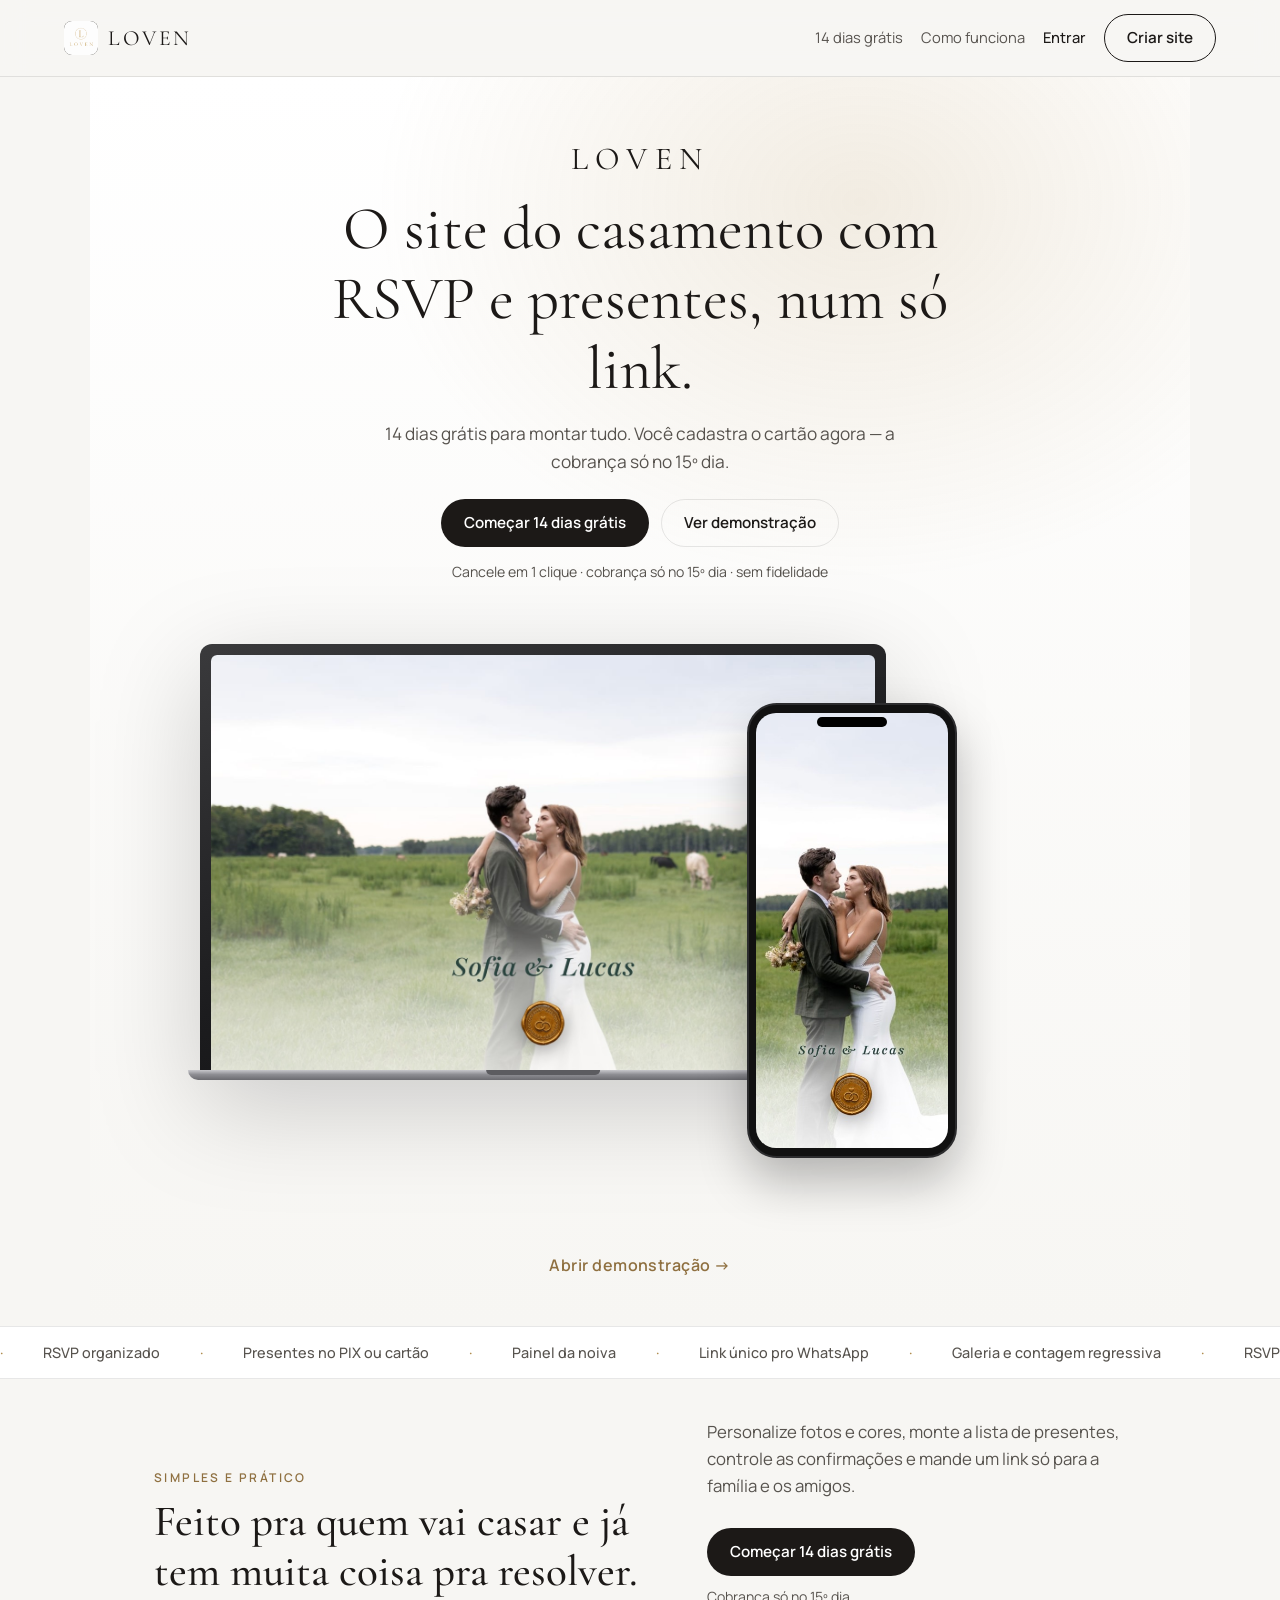
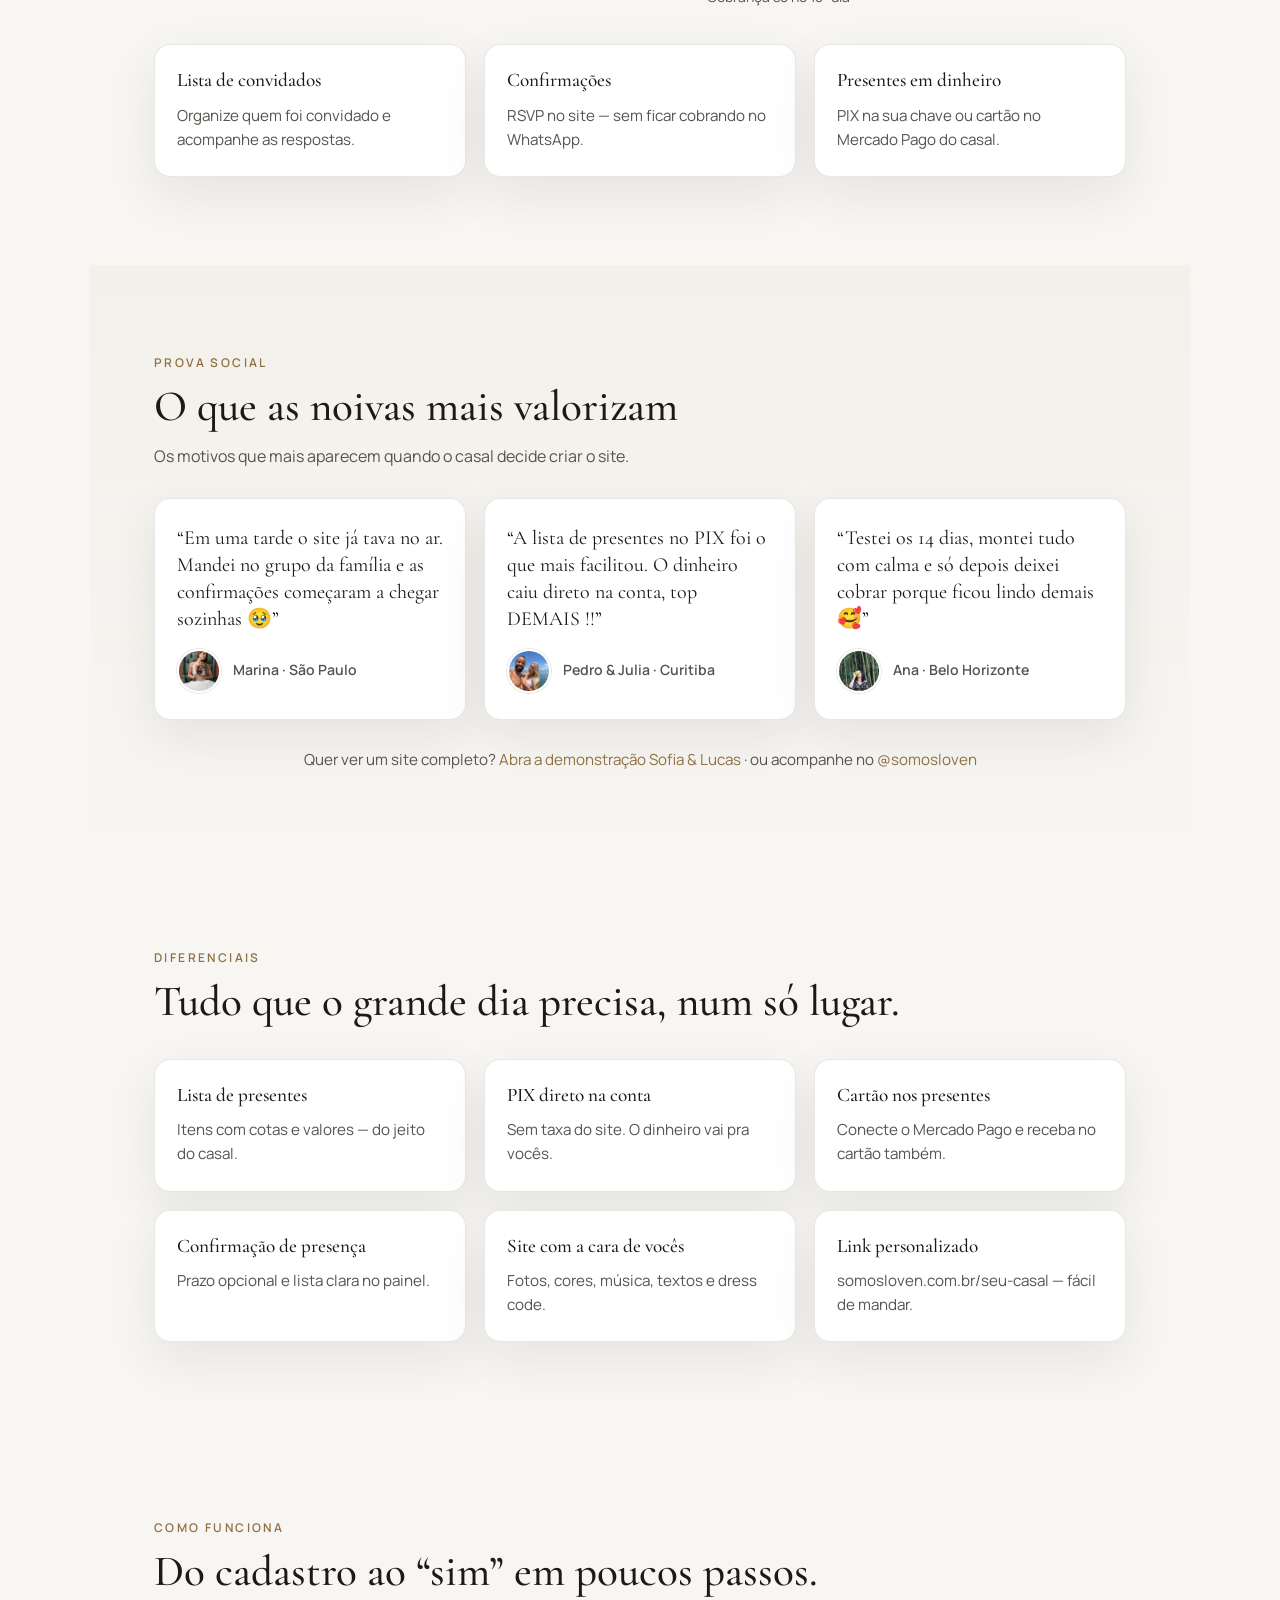
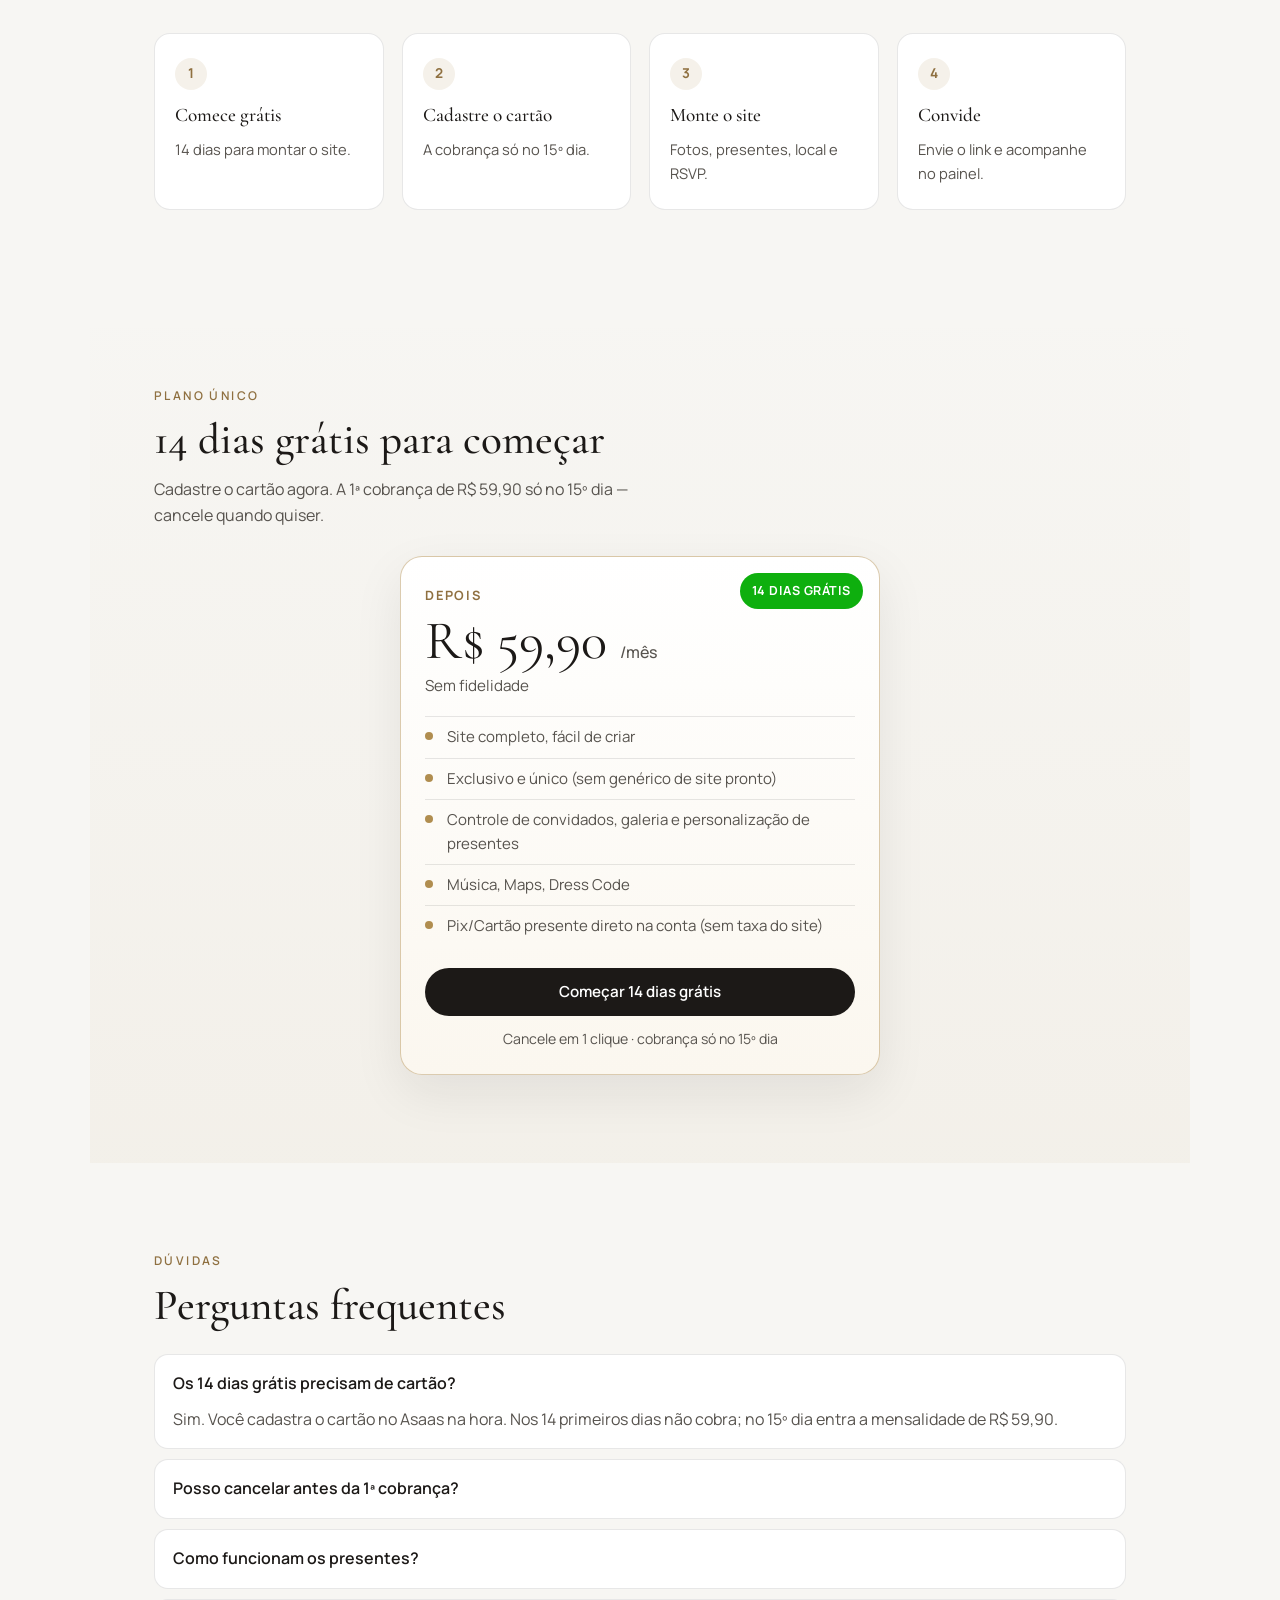
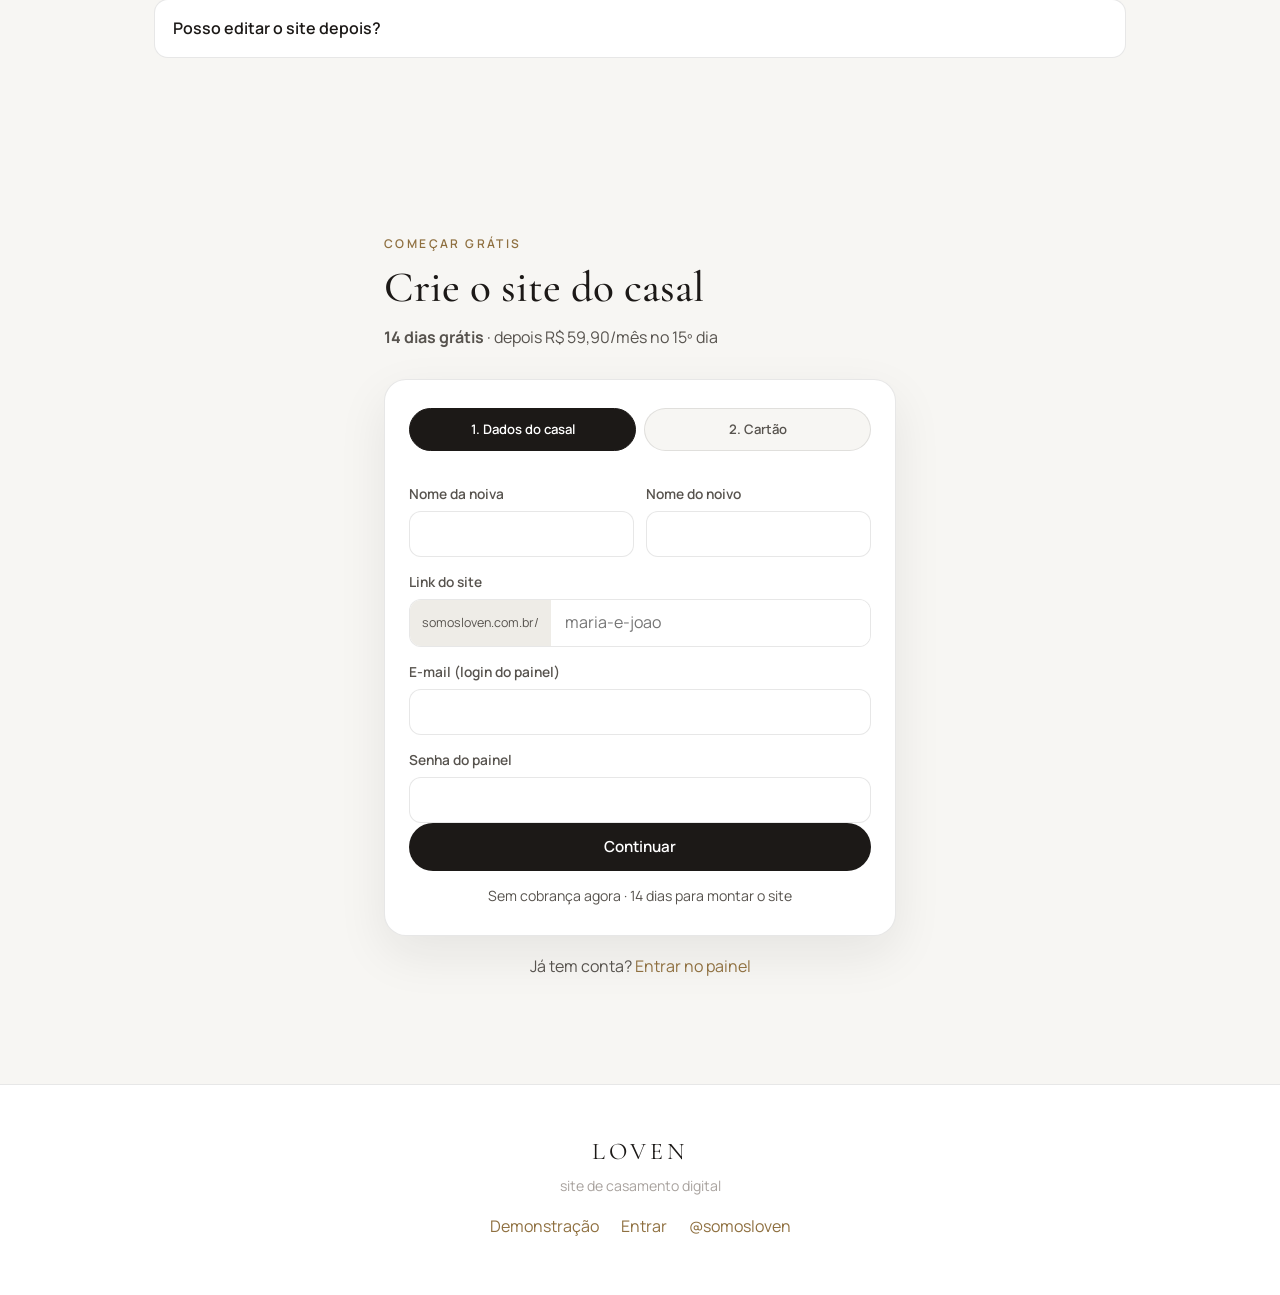
==== commit eae5019a: "Ajusta o tom do depoimento da Marina. Co-authored-by: Cursor <cursoragent@cursor.com>" ====
--- a/index.html
+++ b/index.html
@@ -115,7 +115,7 @@
             <p class="bloco-lead">Os motivos que mais aparecem quando o casal decide criar o site.</p>
             <div class="prova-grid">
                 <figure class="prova-card">
-                    <blockquote>“Em uma tarde o site já estava no ar. Mandei o link no grupo da família e as confirmações começaram a chegar sozinhas.”</blockquote>
+                    <blockquote>“Em uma tarde o site já tava no ar. Mandei no grupo da família e as confirmações começaram a chegar sozinhas 🥹”</blockquote>
                     <figcaption>
                         <img class="prova-avatar" src="imagens/prova/marina.jpg" alt="" width="48" height="48" loading="lazy" decoding="async">
                         <span>Marina · São Paulo</span>
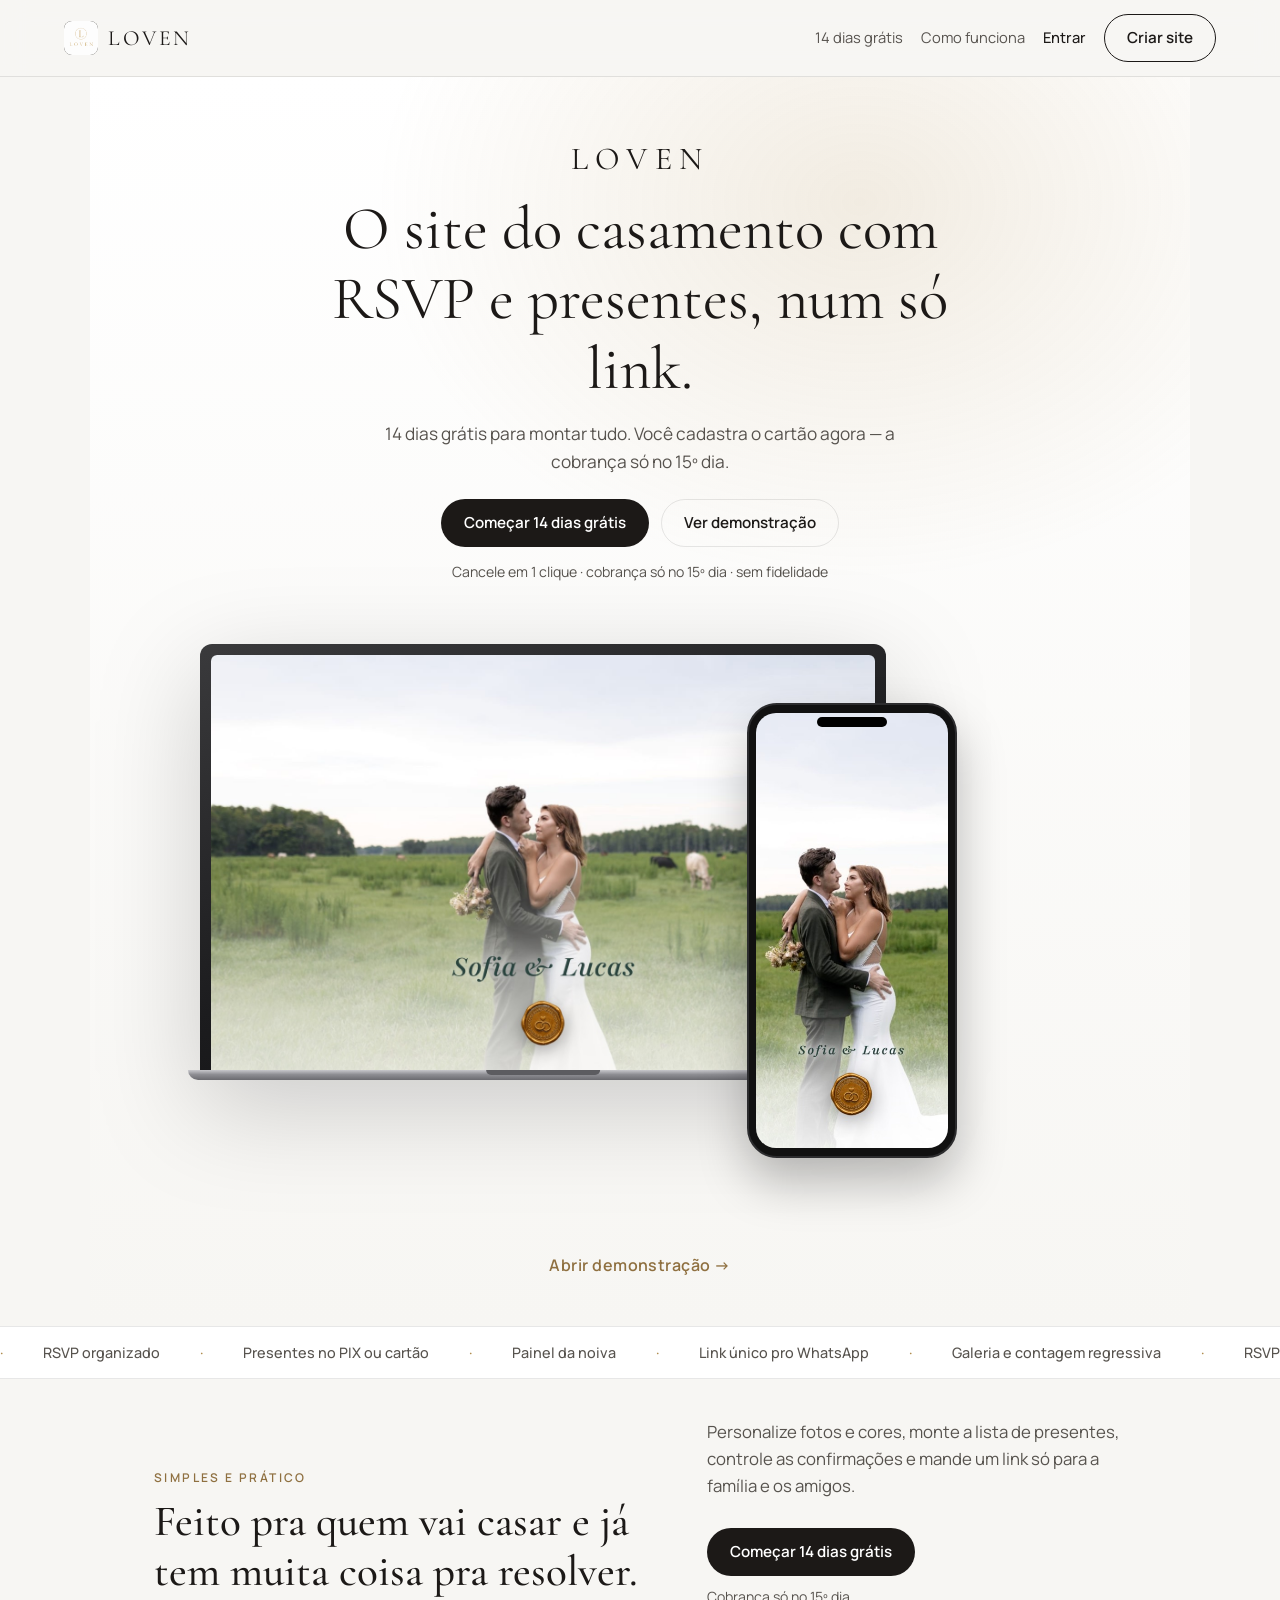
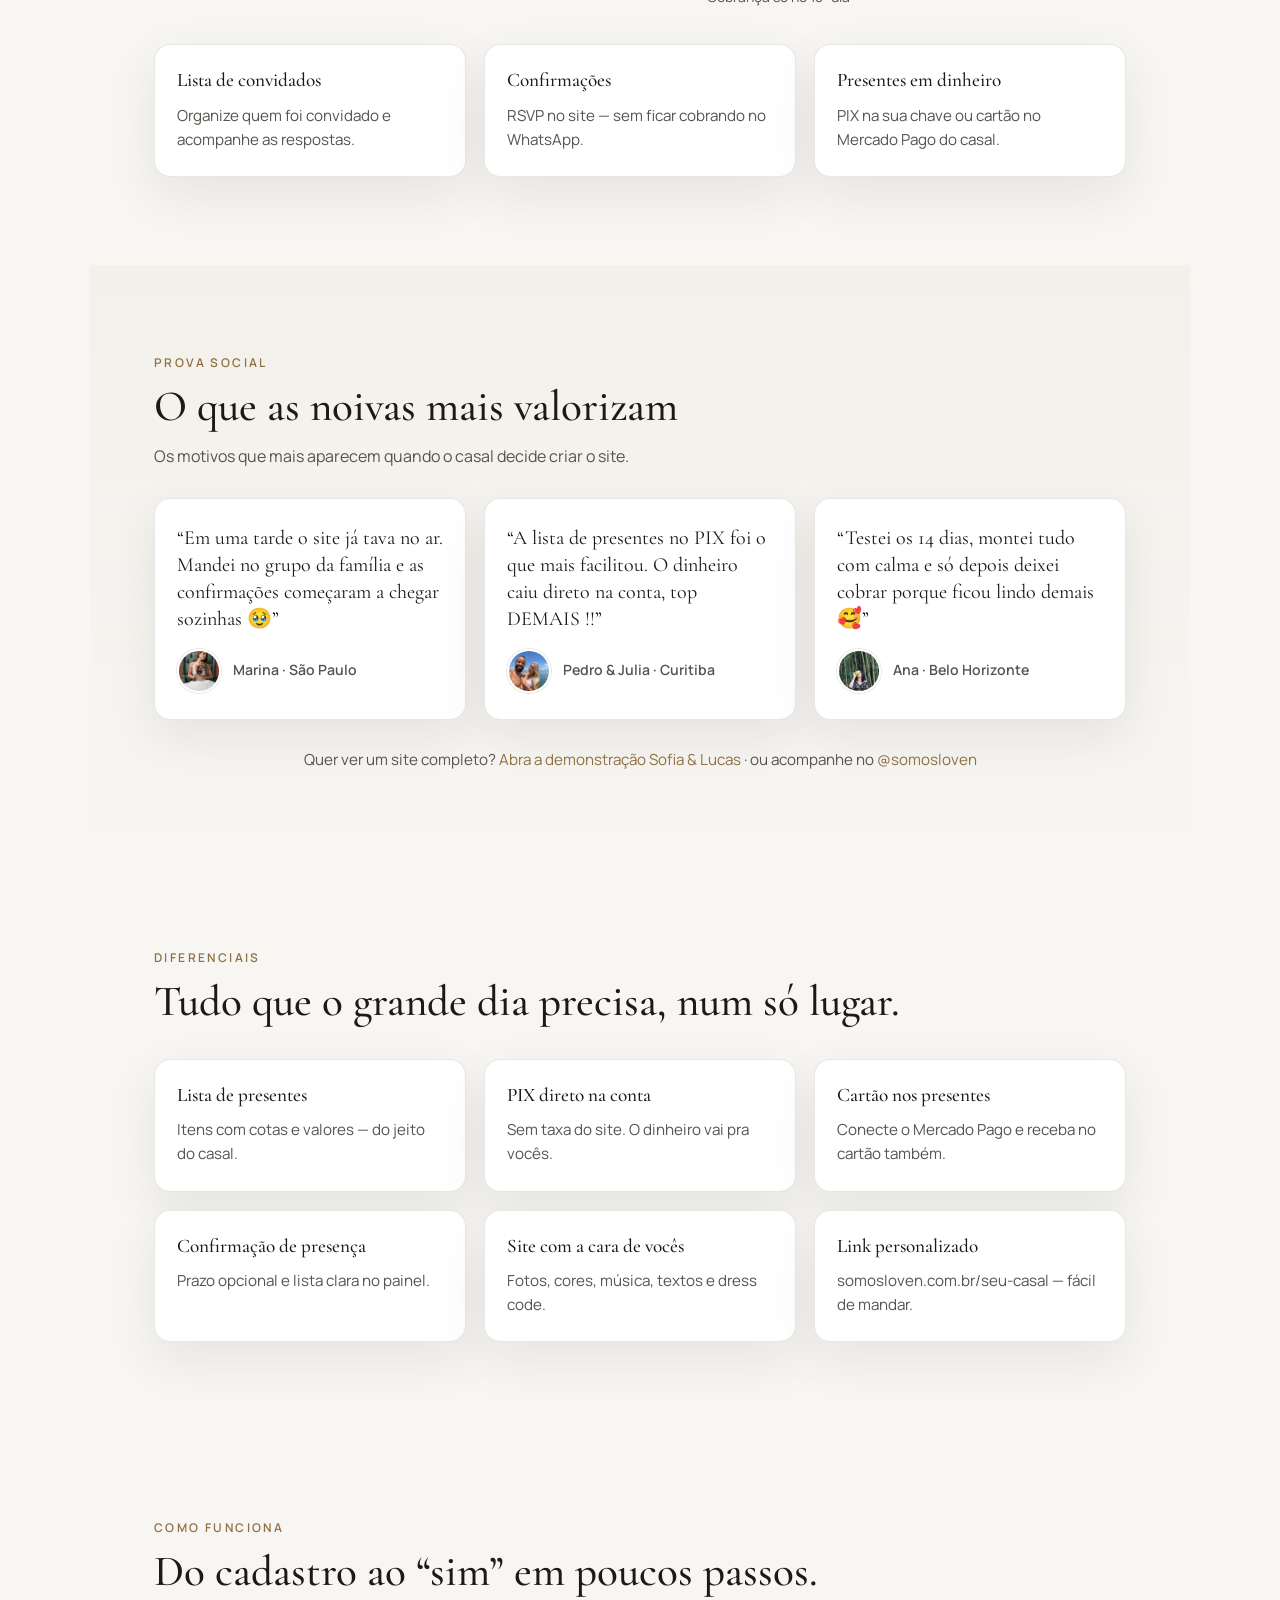
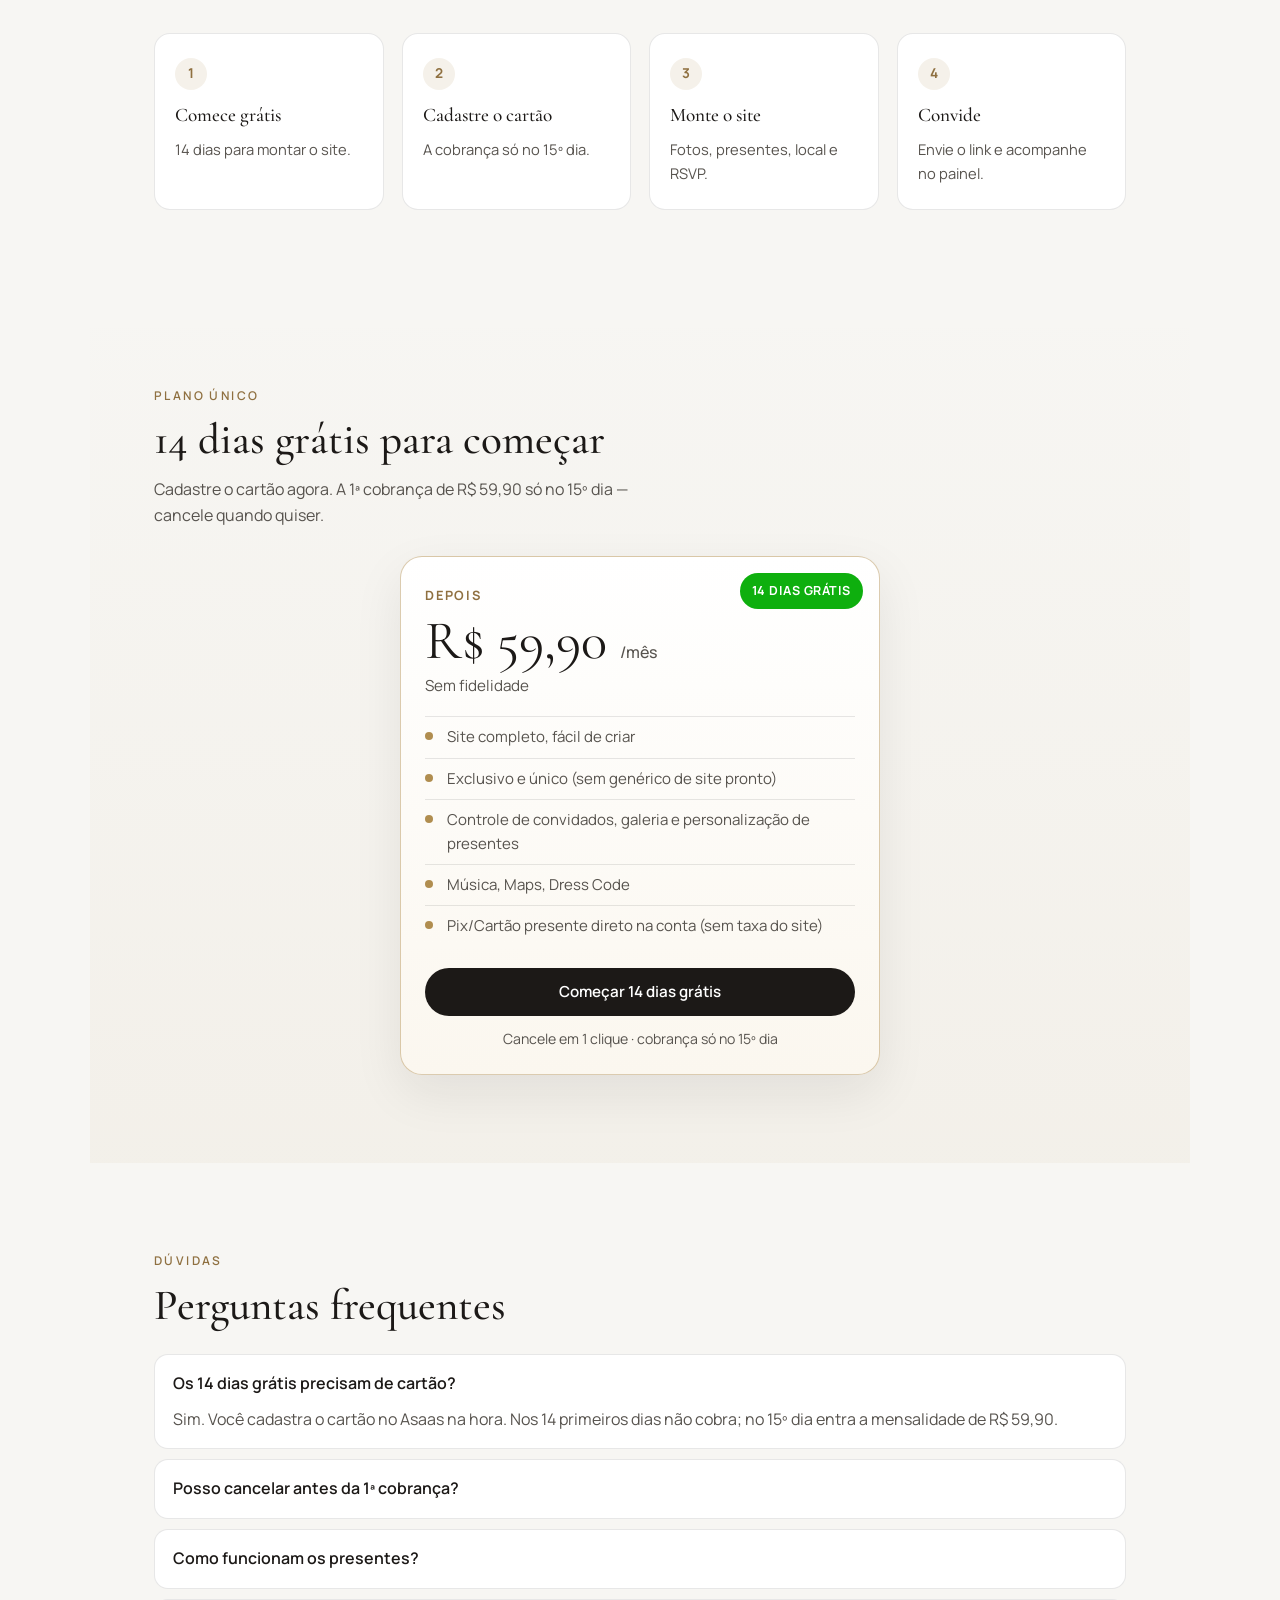
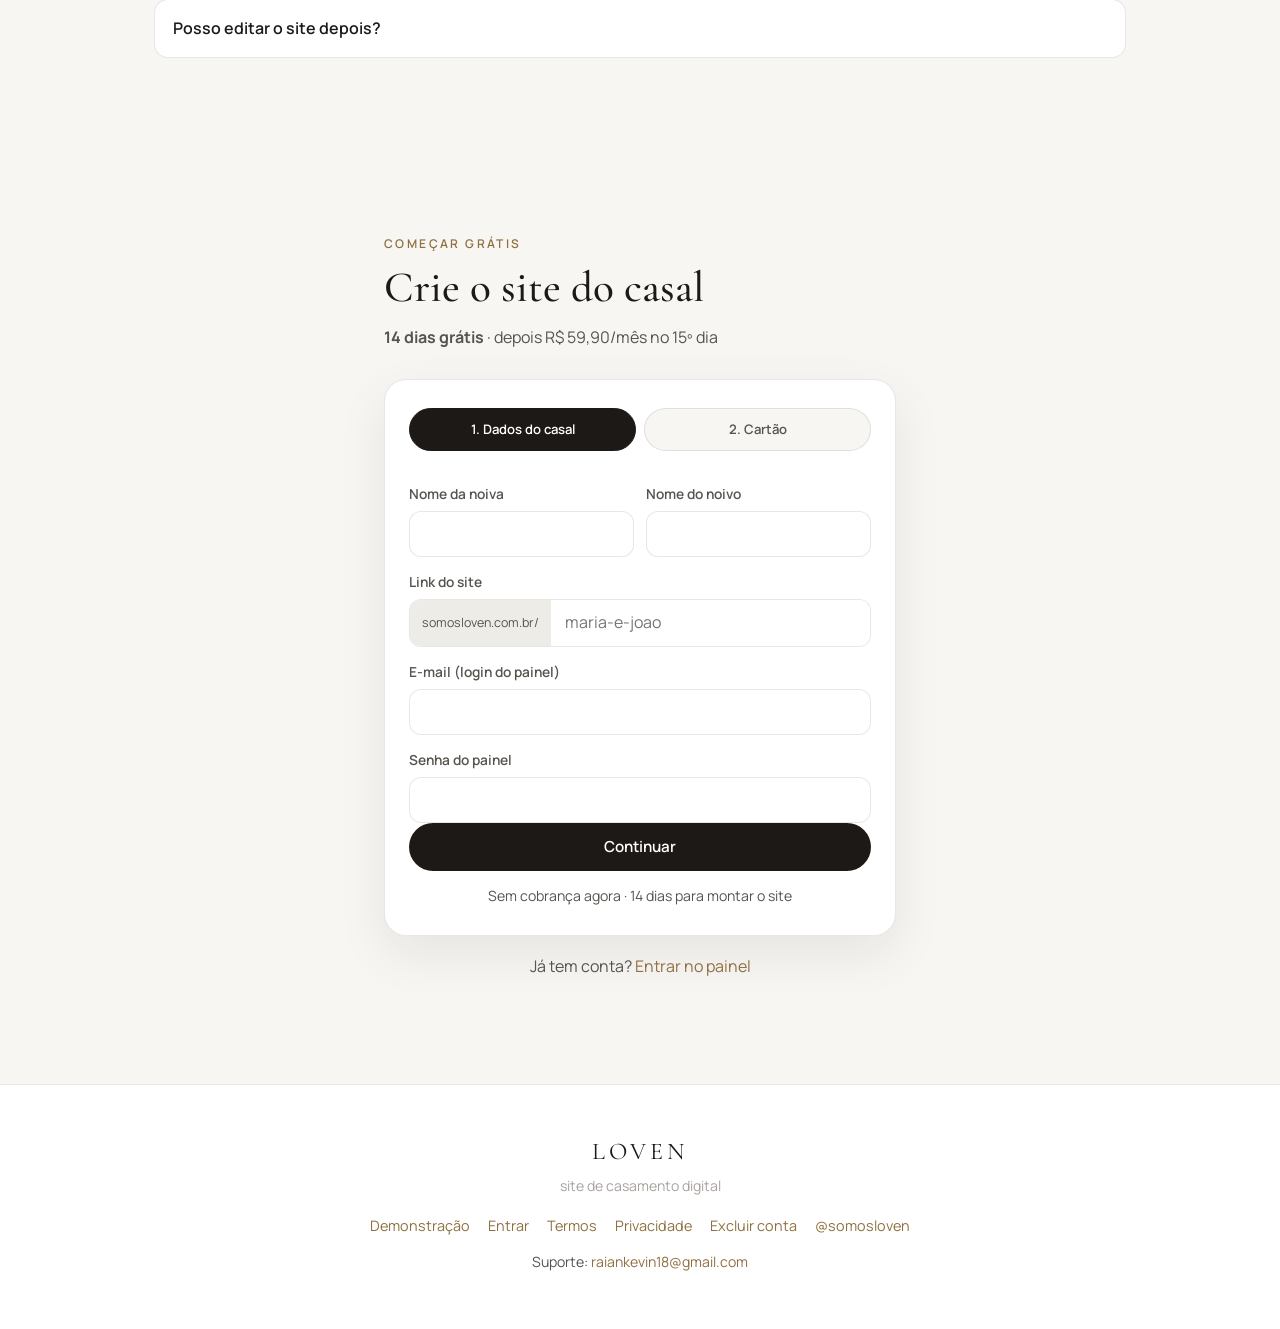
==== commit 93b1b36b: "Adiciona privacidade, termos, exclusão de conta e suporte no rodapé. Documentos alinhados à LGPD com" ====
--- a/index.html
+++ b/index.html
@@ -285,8 +285,10 @@
                         placeholder="000.000.000-00" maxlength="14">
 
                     <p class="termos">
-                        Ao continuar, você cadastra o cartão. Nos 14 primeiros dias não há cobrança.
-                        Cancele quando quiser — sem fidelidade.
+                        Ao continuar, você cadastra o cartão e concorda com os
+                        <a href="./termos.html">Termos de Uso</a> e a
+                        <a href="./privacidade.html">Política de Privacidade</a>.
+                        Nos 14 primeiros dias não há cobrança. Cancele quando quiser — sem fidelidade.
                     </p>
 
                     <button type="submit" class="btn-primario btn-full" id="btn-checkout">
@@ -308,8 +310,12 @@
         <p class="rodape-links">
             <a href="https://somosloven.com.br/sofiaelucas" target="_blank" rel="noopener">Demonstração</a>
             <a href="https://somosloven.com.br/admin/">Entrar</a>
+            <a href="./termos.html">Termos</a>
+            <a href="./privacidade.html">Privacidade</a>
+            <a href="./exclusao-de-conta.html">Excluir conta</a>
             <a href="https://instagram.com/somosloven" target="_blank" rel="noopener">@somosloven</a>
         </p>
+        <p class="rodape-suporte">Suporte: <a href="mailto:raiankevin18@gmail.com">raiankevin18@gmail.com</a></p>
     </footer>
 
     <script src="landing.js"></script>
--- a/landing.css
+++ b/landing.css
@@ -686,9 +686,87 @@
 .rodape-links {
     display: flex;
     justify-content: center;
-    gap: 22px;
+    gap: 18px;
     flex-wrap: wrap;
     margin: 0;
+    font-size: 0.9rem;
+}
+.rodape-suporte {
+    margin: 14px 0 0;
+    color: var(--ink-soft);
+    font-size: 0.88rem;
+}
+
+.pagina-legal {
+    max-width: 760px;
+    margin: 0 auto;
+    padding: 56px 5vw 72px;
+}
+.pagina-legal h1 {
+    font-size: clamp(2rem, 4vw, 2.8rem);
+    margin-bottom: 8px;
+}
+.pagina-legal h2 {
+    margin-top: 36px;
+    font-size: 1.45rem;
+}
+.pagina-legal h3 {
+    margin-top: 22px;
+    font-size: 1.1rem;
+}
+.pagina-legal p,
+.pagina-legal li {
+    color: var(--ink-soft);
+    font-size: 1rem;
+    line-height: 1.7;
+}
+.pagina-legal ul {
+    padding-left: 1.2em;
+    margin: 0 0 16px;
+}
+.legal-meta {
+    margin: 0 0 28px !important;
+    color: var(--ink-faint) !important;
+    font-size: 0.9rem !important;
+}
+.legal-callout {
+    background: var(--bg-soft);
+    border: 1px solid var(--linha);
+    border-radius: var(--raio);
+    padding: 20px 22px;
+    margin: 24px 0 32px;
+    box-shadow: var(--shadow);
+}
+.legal-callout p { margin: 0 0 12px; }
+.legal-callout p:last-child { margin-bottom: 0; }
+.legal-nav {
+    margin-top: 40px !important;
+    padding-top: 24px;
+    border-top: 1px solid var(--linha);
+}
+.form-exclusao textarea {
+    width: 100%;
+    border: 1px solid var(--linha);
+    border-radius: 12px;
+    padding: 12px 14px;
+    font: inherit;
+    background: #fff;
+    color: var(--ink);
+    resize: vertical;
+}
+.check-linha {
+    display: flex !important;
+    align-items: flex-start;
+    gap: 10px;
+    margin: 18px 0 !important;
+    font-weight: 500 !important;
+    color: var(--ink-soft) !important;
+    cursor: pointer;
+}
+.check-linha input {
+    width: auto !important;
+    min-height: auto !important;
+    margin-top: 4px;
 }
 
 @media (max-width: 900px) {
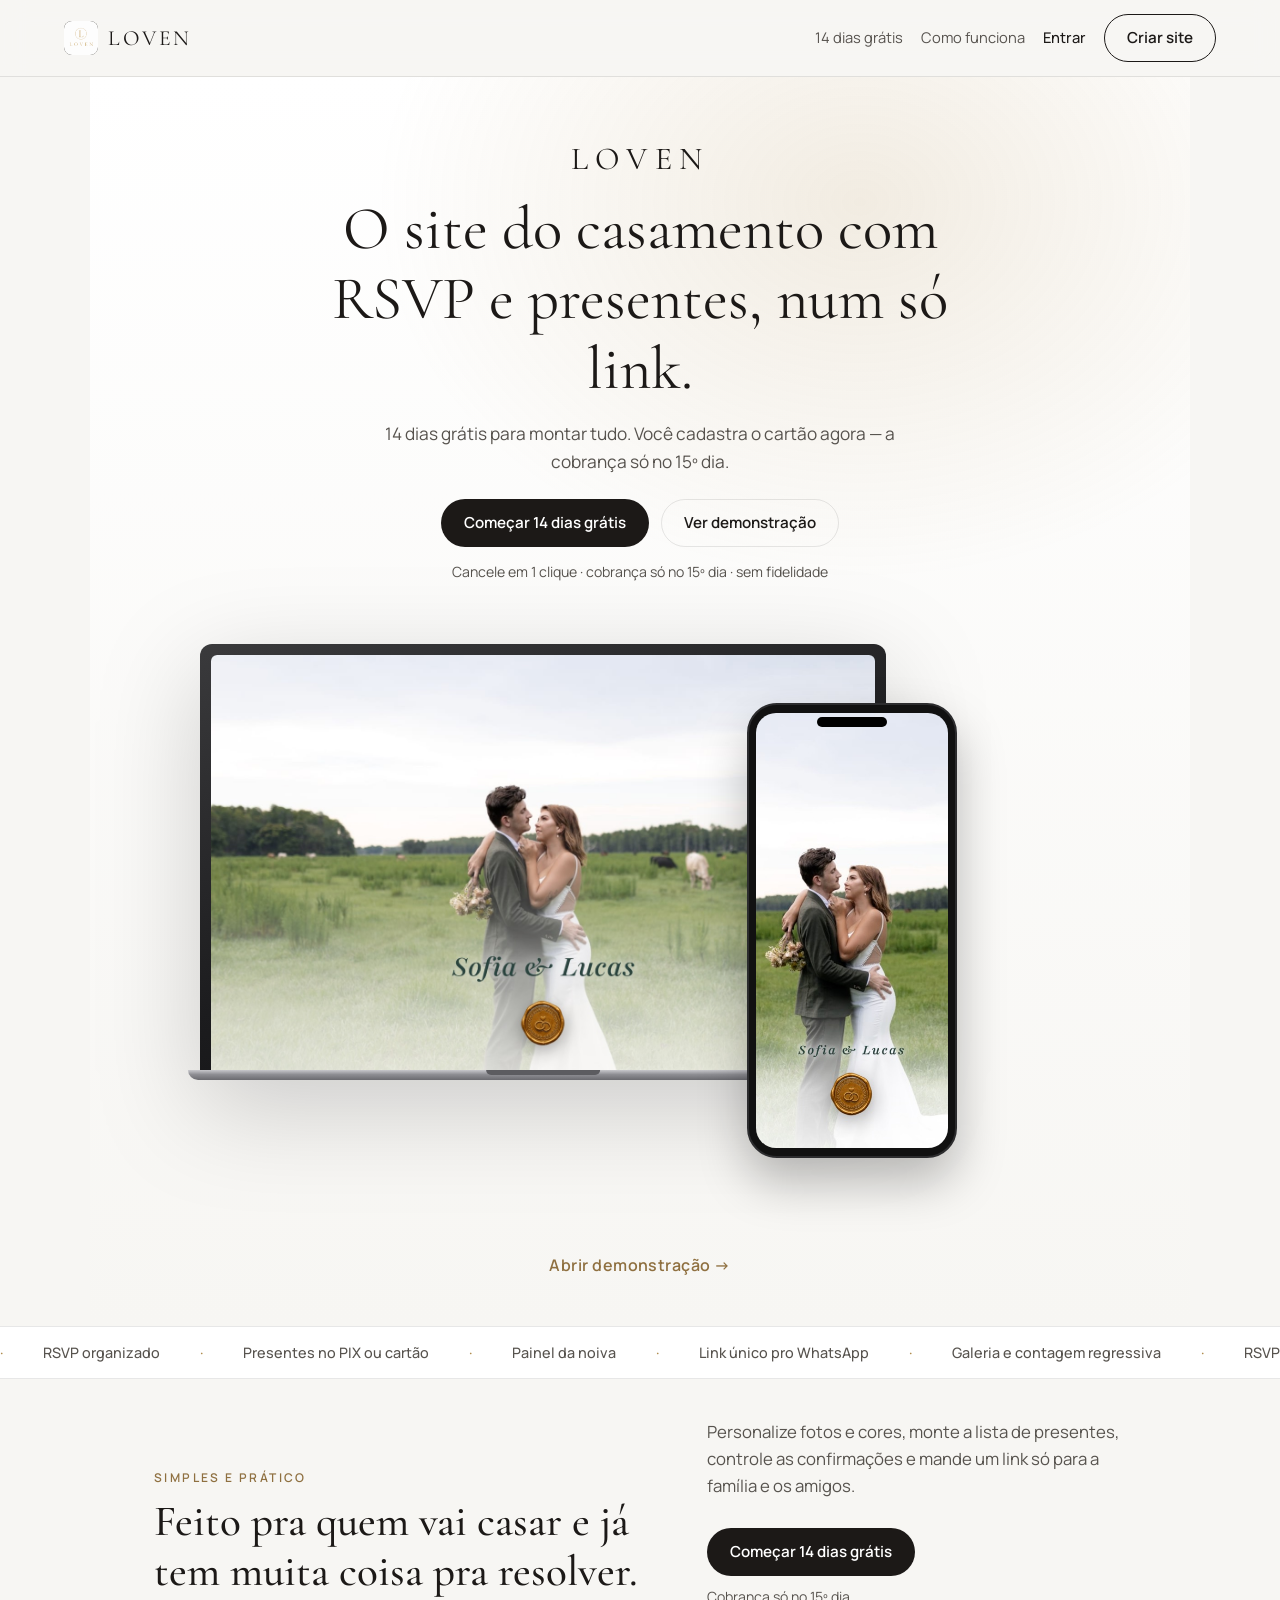
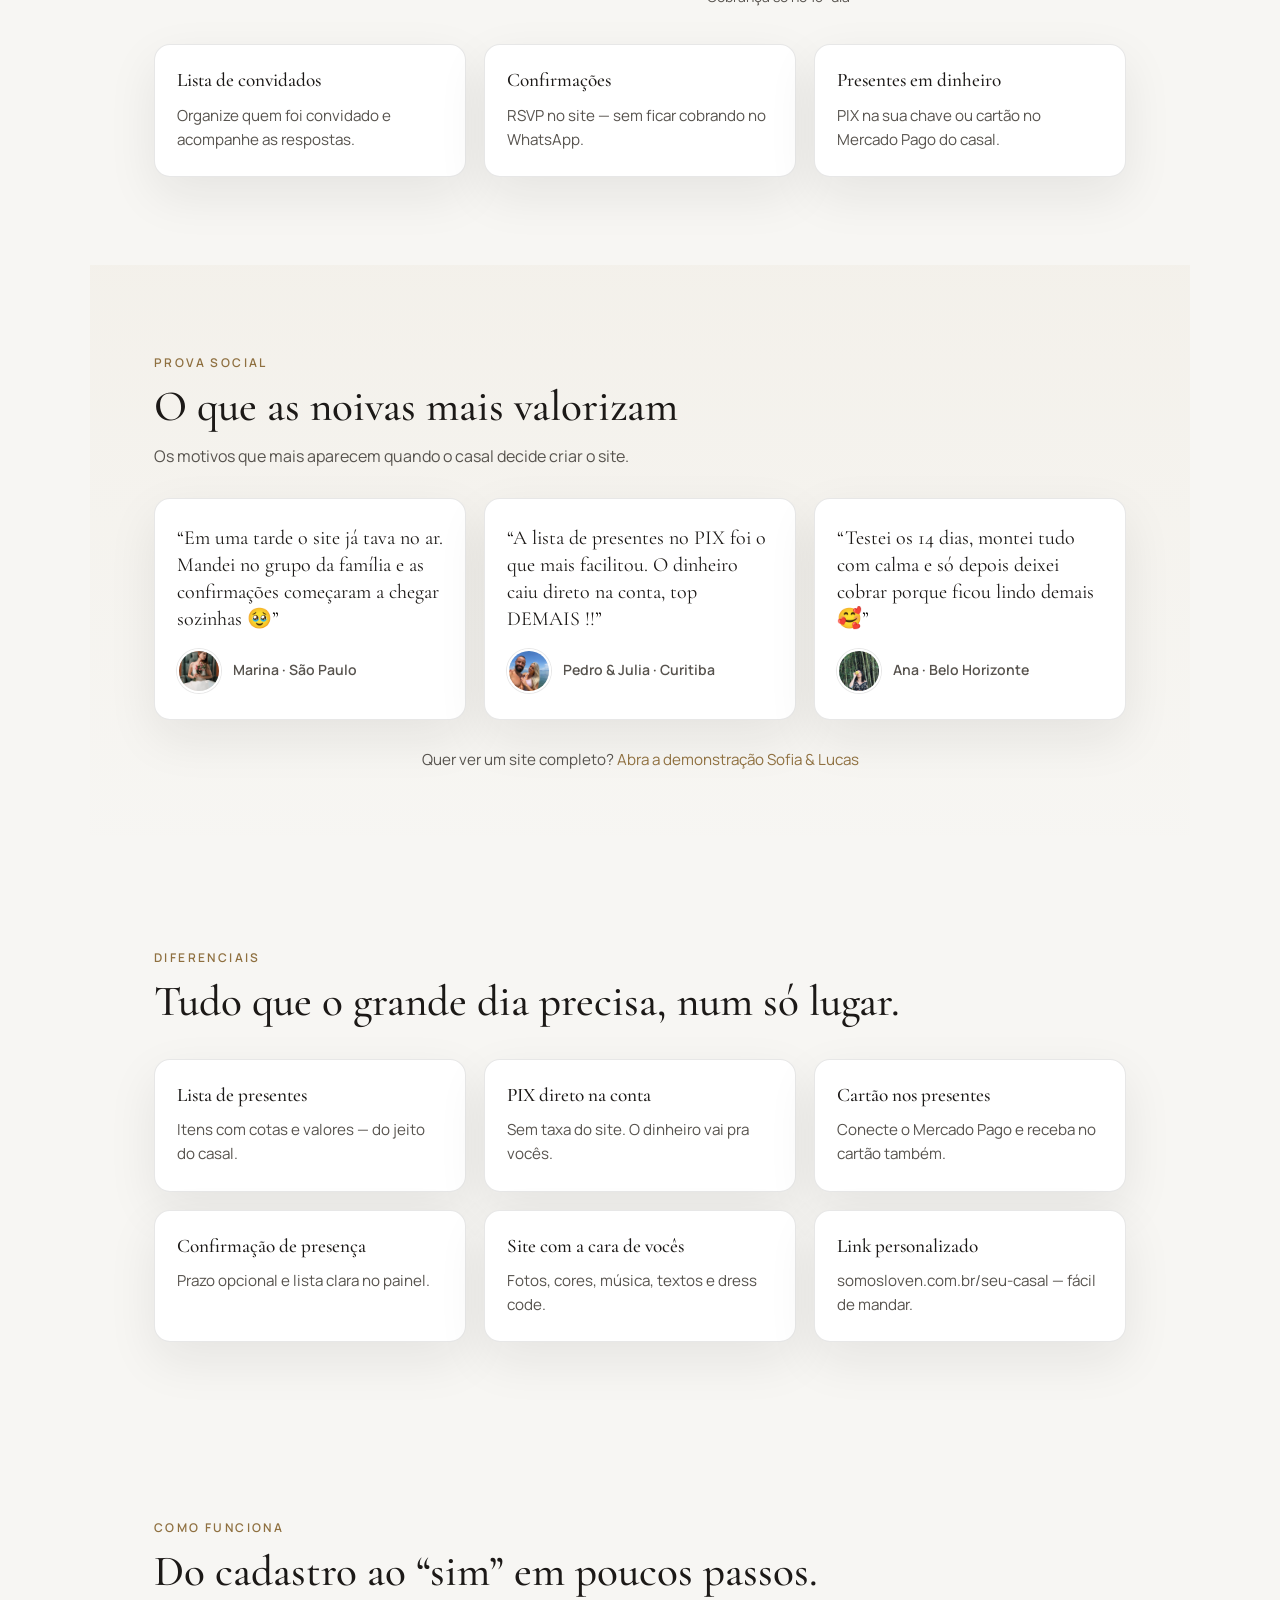
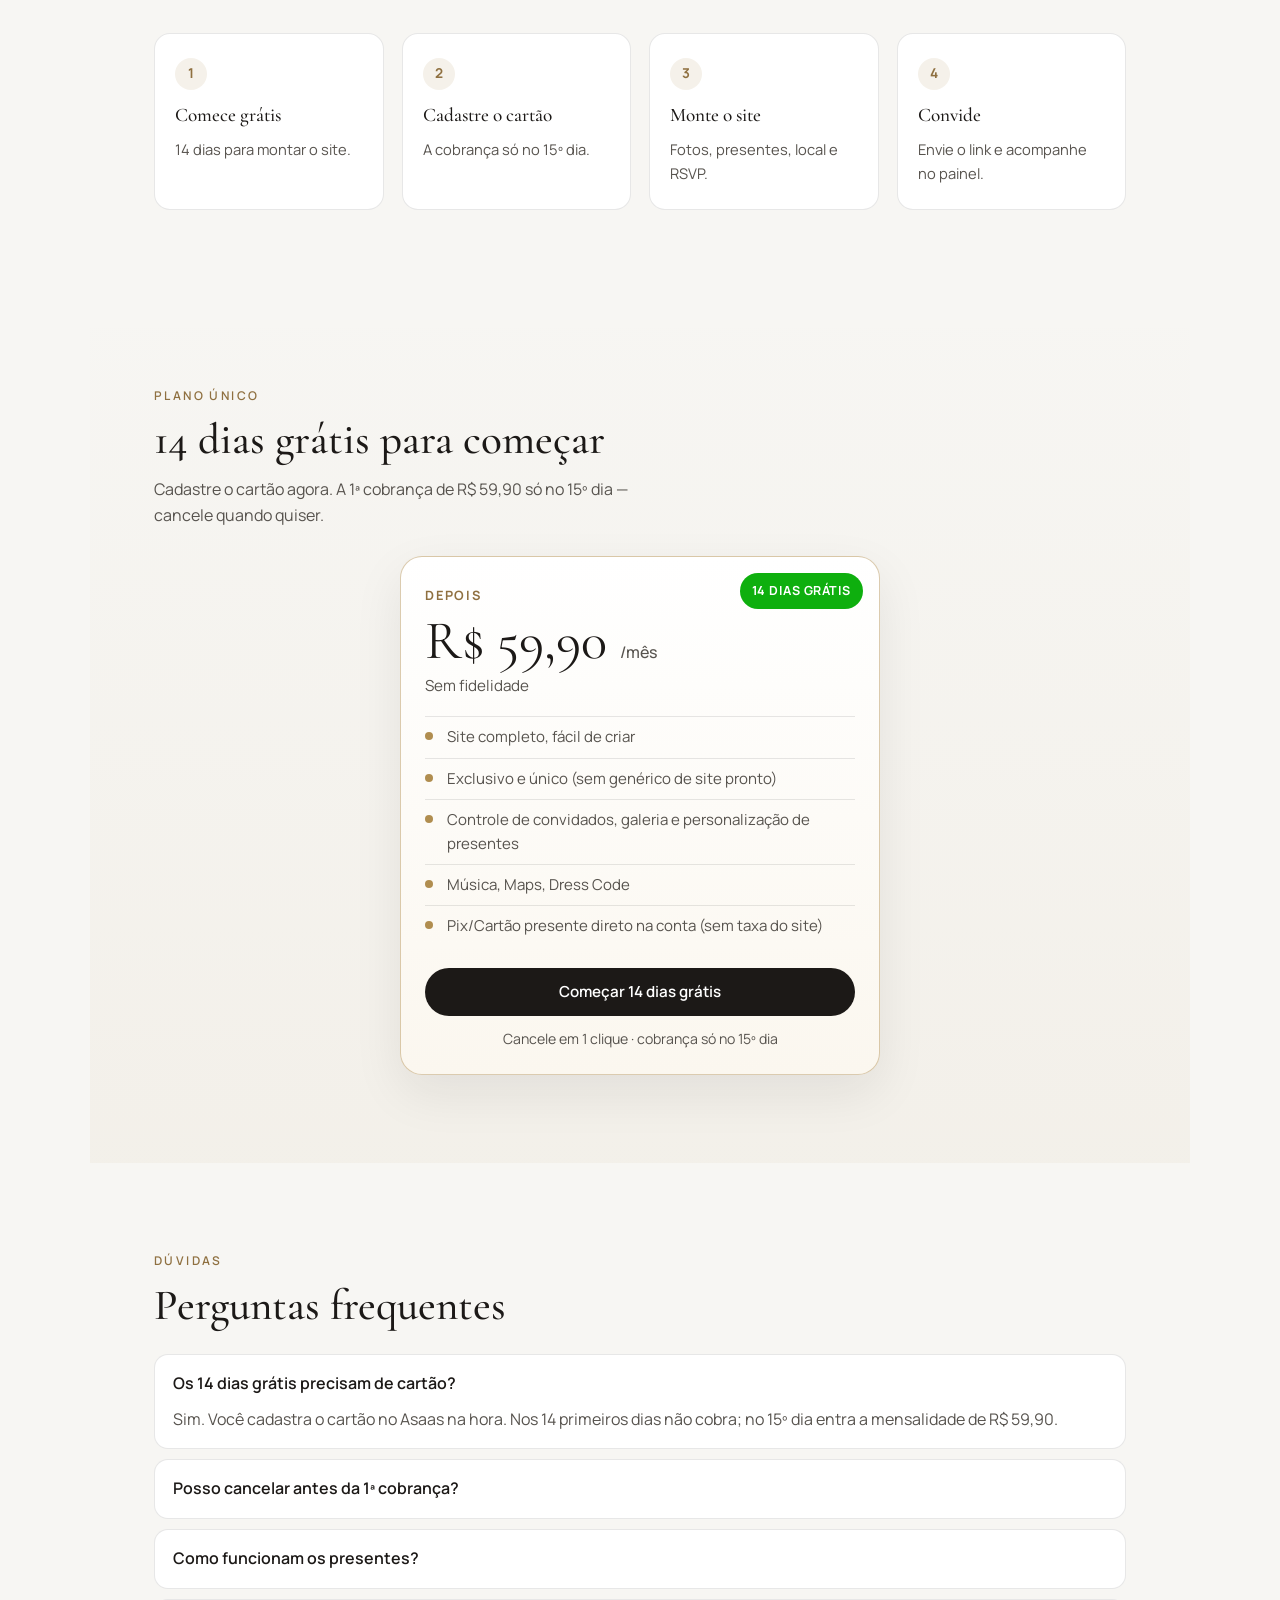
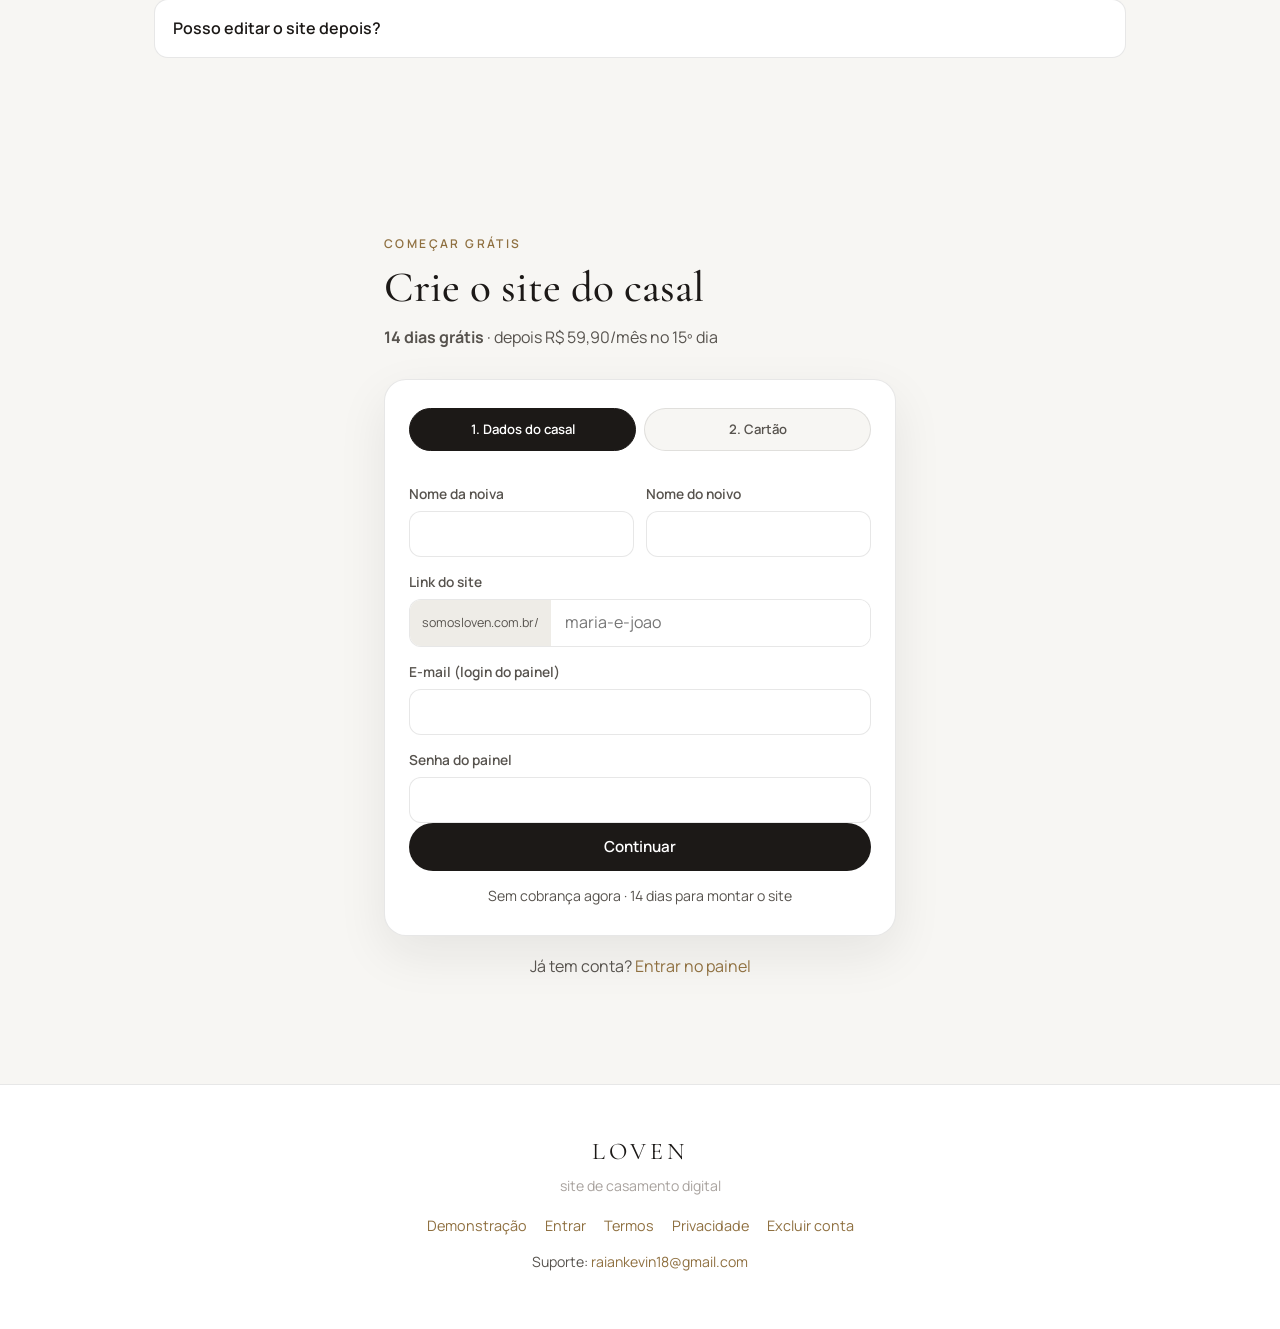
==== commit f258604e: "Remove o Instagram do suporte e deixa só o e-mail. Co-authored-by: Cursor <cursoragent@cursor.com>" ====
--- a/index.html
+++ b/index.html
@@ -139,8 +139,6 @@
             <p class="prova-nota">
                 Quer ver um site completo?
                 <a href="https://somosloven.com.br/sofiaelucas" target="_blank" rel="noopener">Abra a demonstração Sofia &amp; Lucas</a>
-                · ou acompanhe no
-                <a href="https://instagram.com/somosloven" target="_blank" rel="noopener">@somosloven</a>
             </p>
         </section>
 
@@ -313,7 +311,6 @@
             <a href="./termos.html">Termos</a>
             <a href="./privacidade.html">Privacidade</a>
             <a href="./exclusao-de-conta.html">Excluir conta</a>
-            <a href="https://instagram.com/somosloven" target="_blank" rel="noopener">@somosloven</a>
         </p>
         <p class="rodape-suporte">Suporte: <a href="mailto:raiankevin18@gmail.com">raiankevin18@gmail.com</a></p>
     </footer>
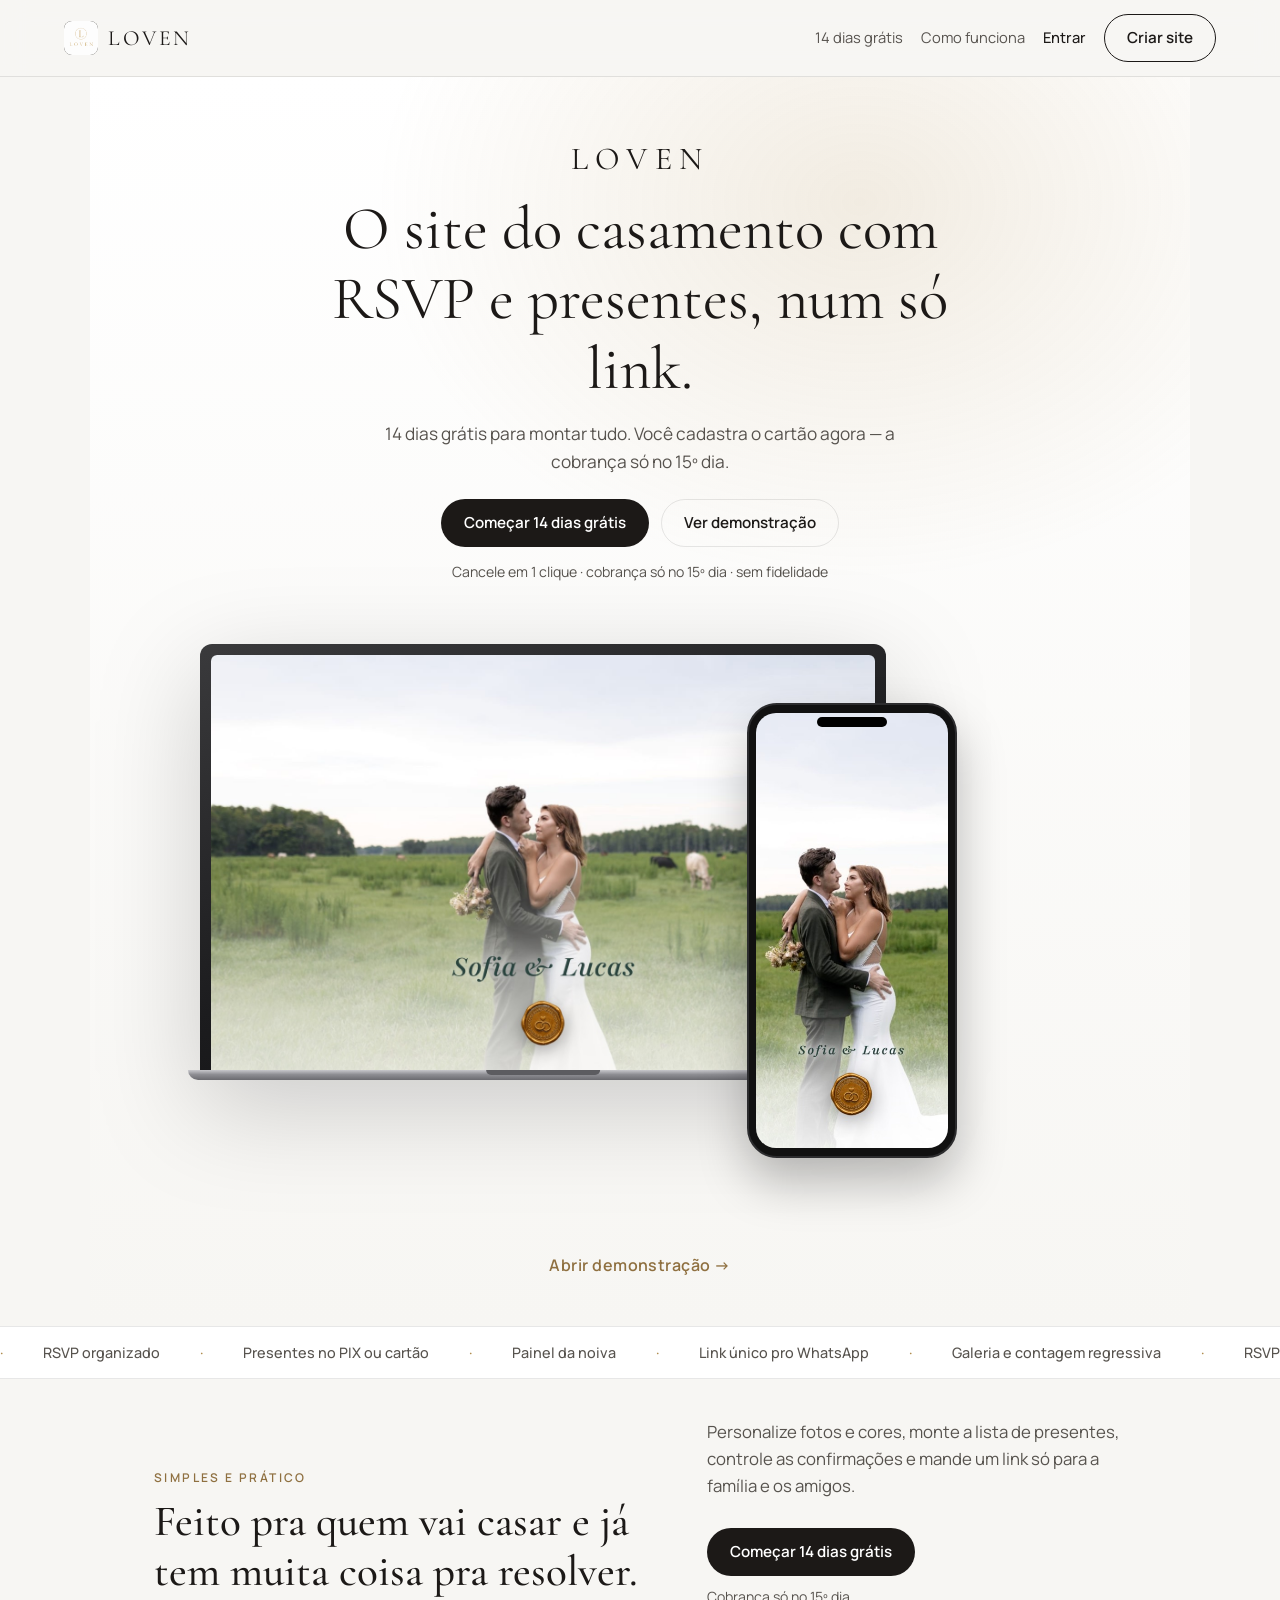
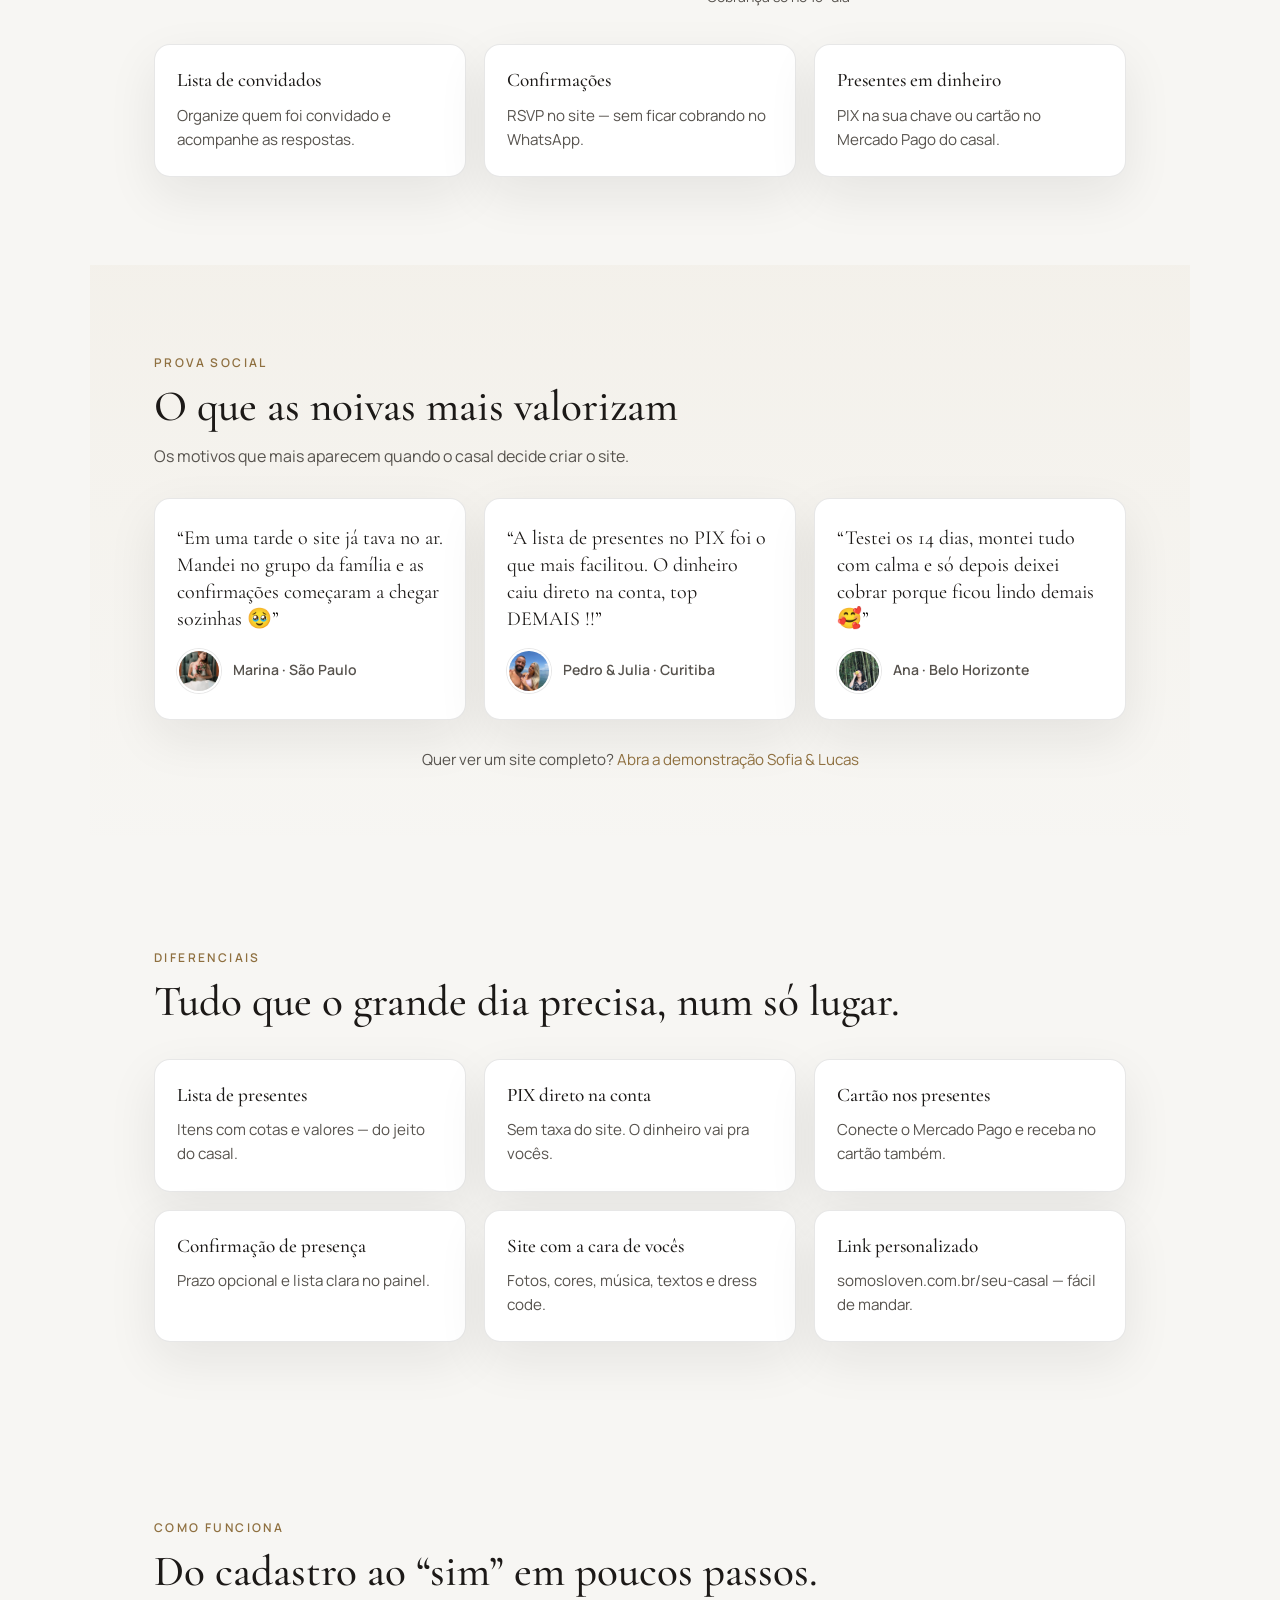
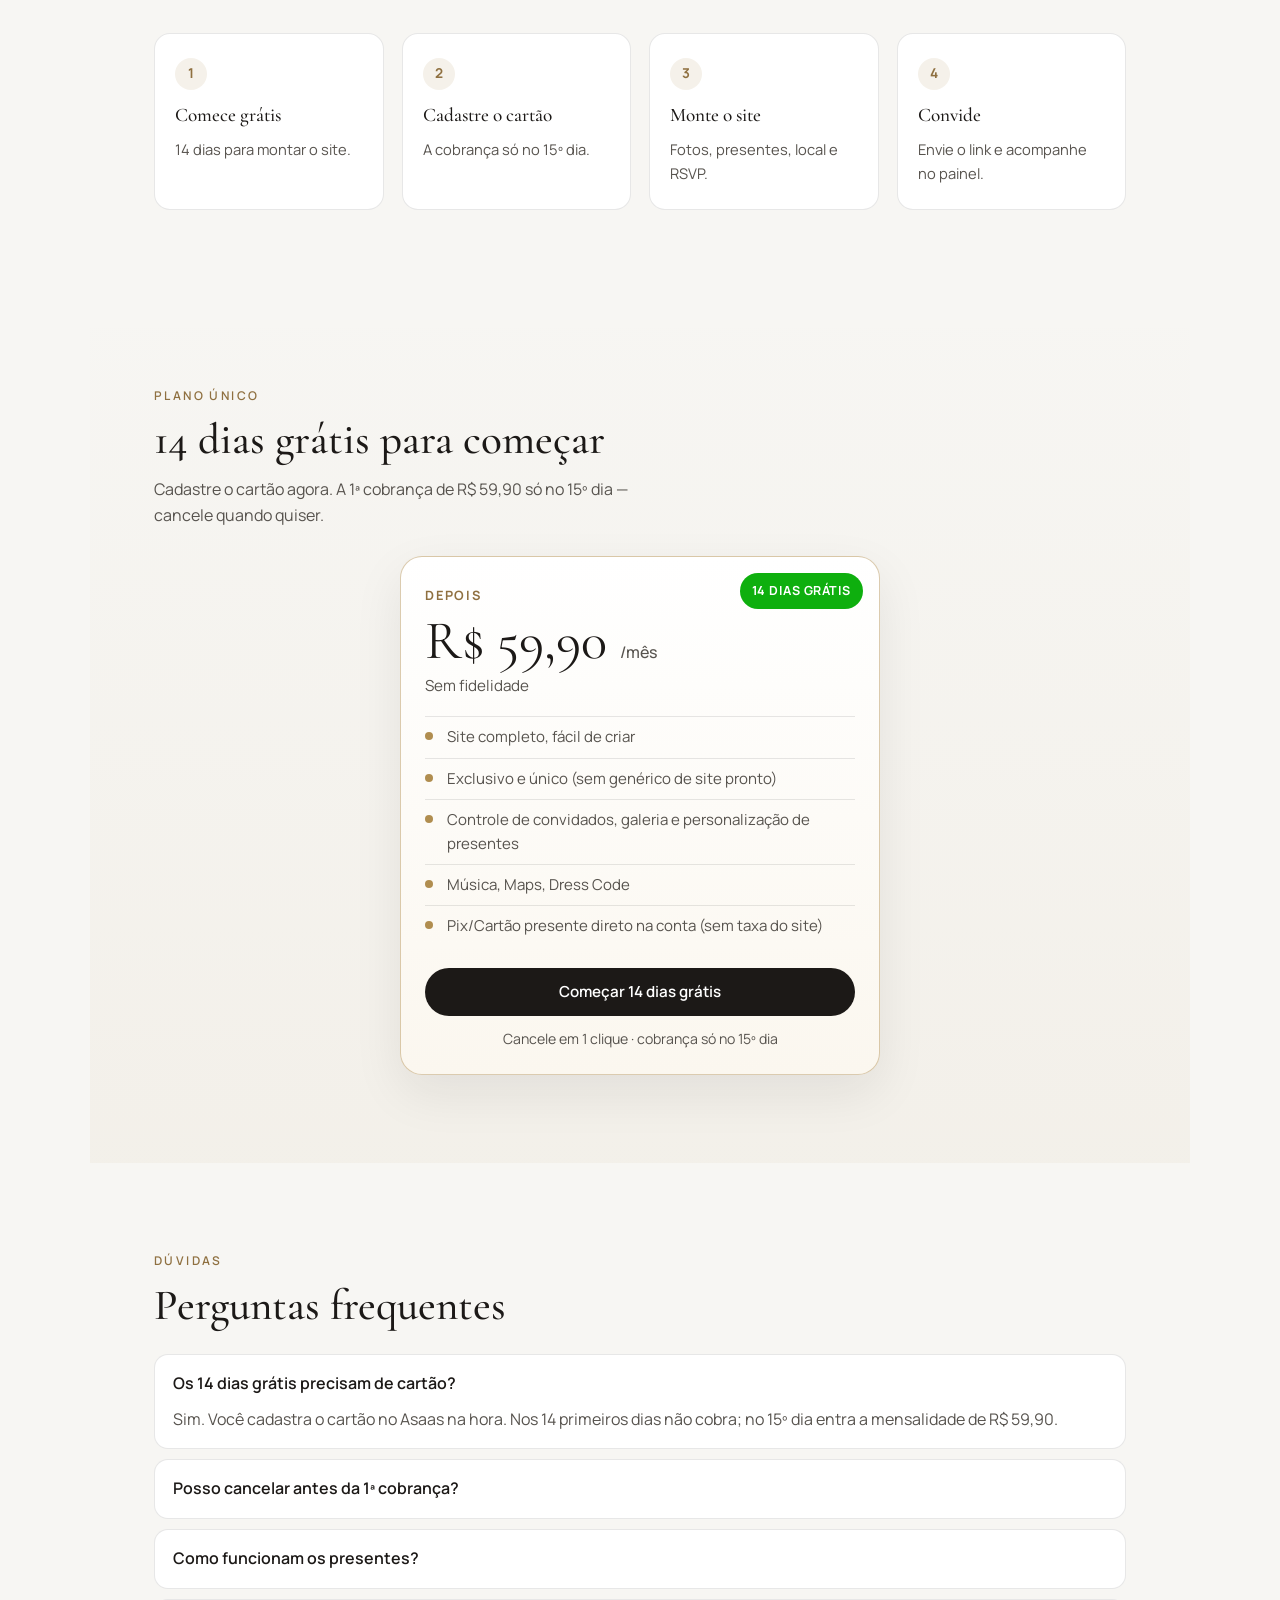
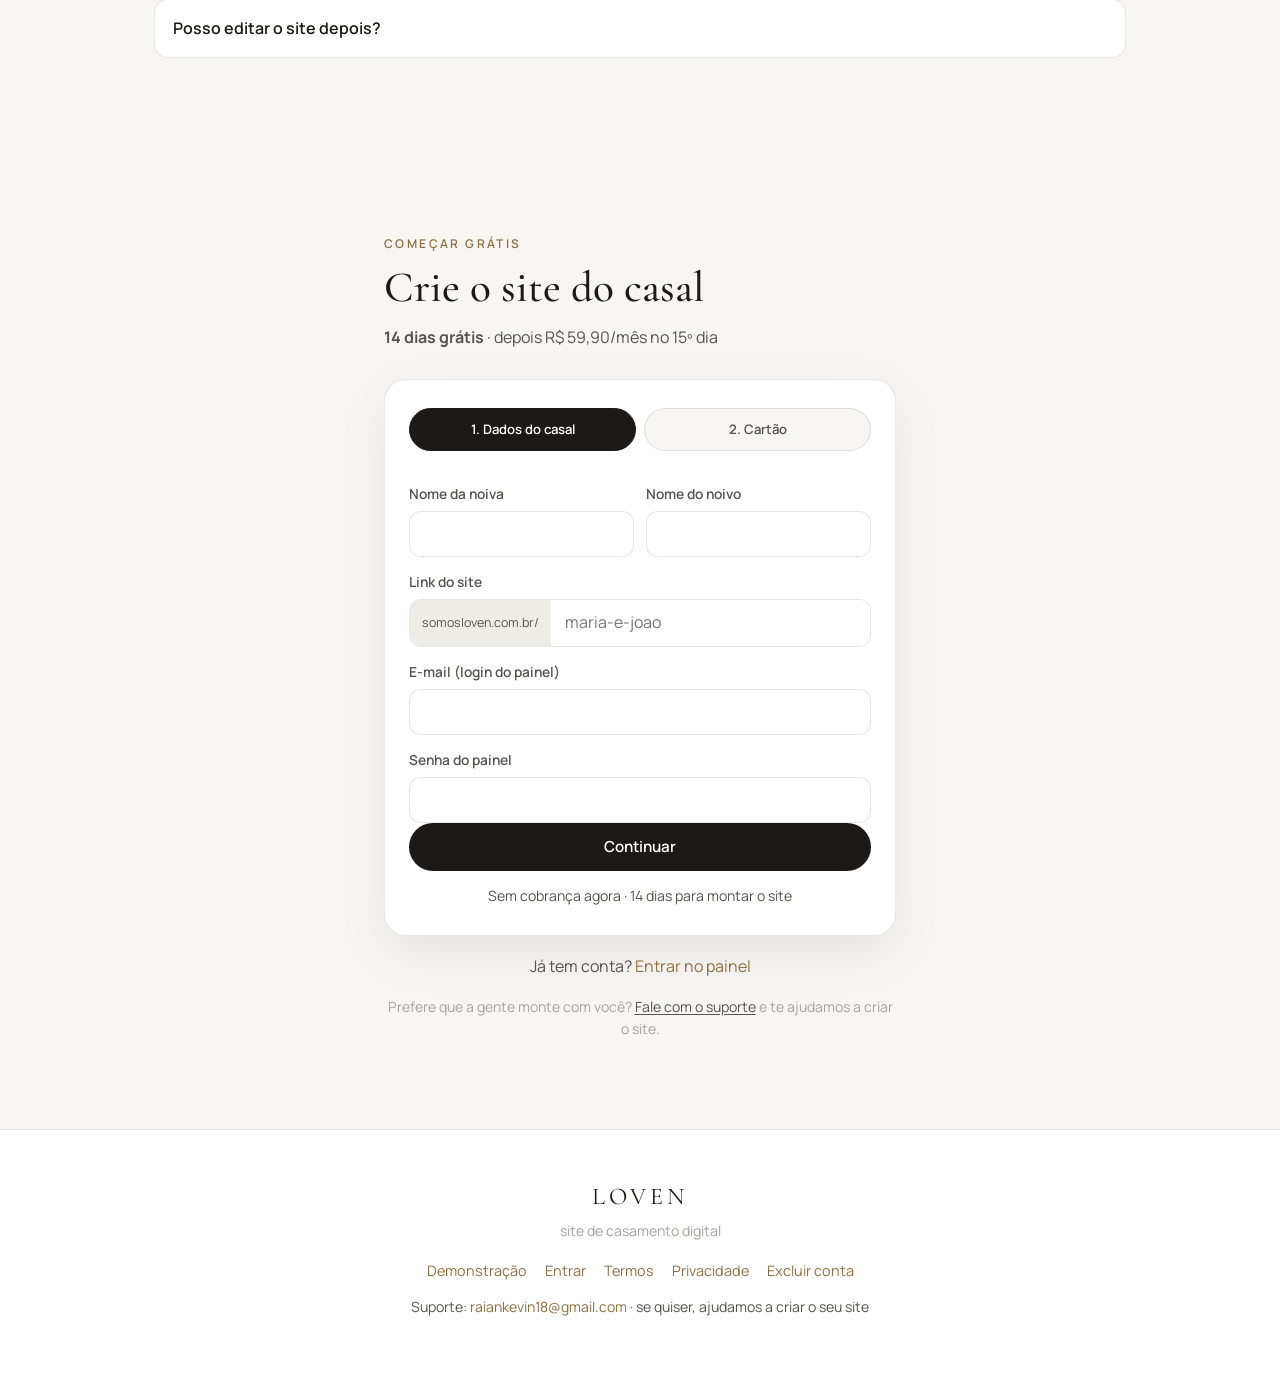
==== commit c683a063: "Adiciona oferta discreta de ajuda do suporte na criação do site. Co-authored-by: Cursor <cursoragent" ====
--- a/index.html
+++ b/index.html
@@ -299,6 +299,11 @@
             </form>
 
             <p class="ja-tem">Já tem conta? <a href="https://somosloven.com.br/admin/">Entrar no painel</a></p>
+            <p class="ajuda-criar">
+                Prefere que a gente monte com você?
+                <a href="mailto:raiankevin18@gmail.com?subject=Ajuda%20para%20criar%20meu%20site%20Loven">Fale com o suporte</a>
+                e te ajudamos a criar o site.
+            </p>
         </section>
     </main>
 
@@ -312,7 +317,10 @@
             <a href="./privacidade.html">Privacidade</a>
             <a href="./exclusao-de-conta.html">Excluir conta</a>
         </p>
-        <p class="rodape-suporte">Suporte: <a href="mailto:raiankevin18@gmail.com">raiankevin18@gmail.com</a></p>
+        <p class="rodape-suporte">
+            Suporte: <a href="mailto:raiankevin18@gmail.com">raiankevin18@gmail.com</a>
+            · se quiser, ajudamos a criar o seu site
+        </p>
     </footer>
 
     <script src="landing.js"></script>
--- a/landing.css
+++ b/landing.css
@@ -664,6 +664,17 @@
     margin-top: 18px;
     color: var(--ink-soft);
 }
+.ajuda-criar {
+    text-align: center;
+    margin: 10px 0 0;
+    color: var(--ink-faint);
+    font-size: 0.88rem;
+}
+.ajuda-criar a {
+    color: var(--ink-soft);
+    text-decoration: underline;
+    text-underline-offset: 2px;
+}
 
 .rodape {
     padding: 48px 5vw 56px;
